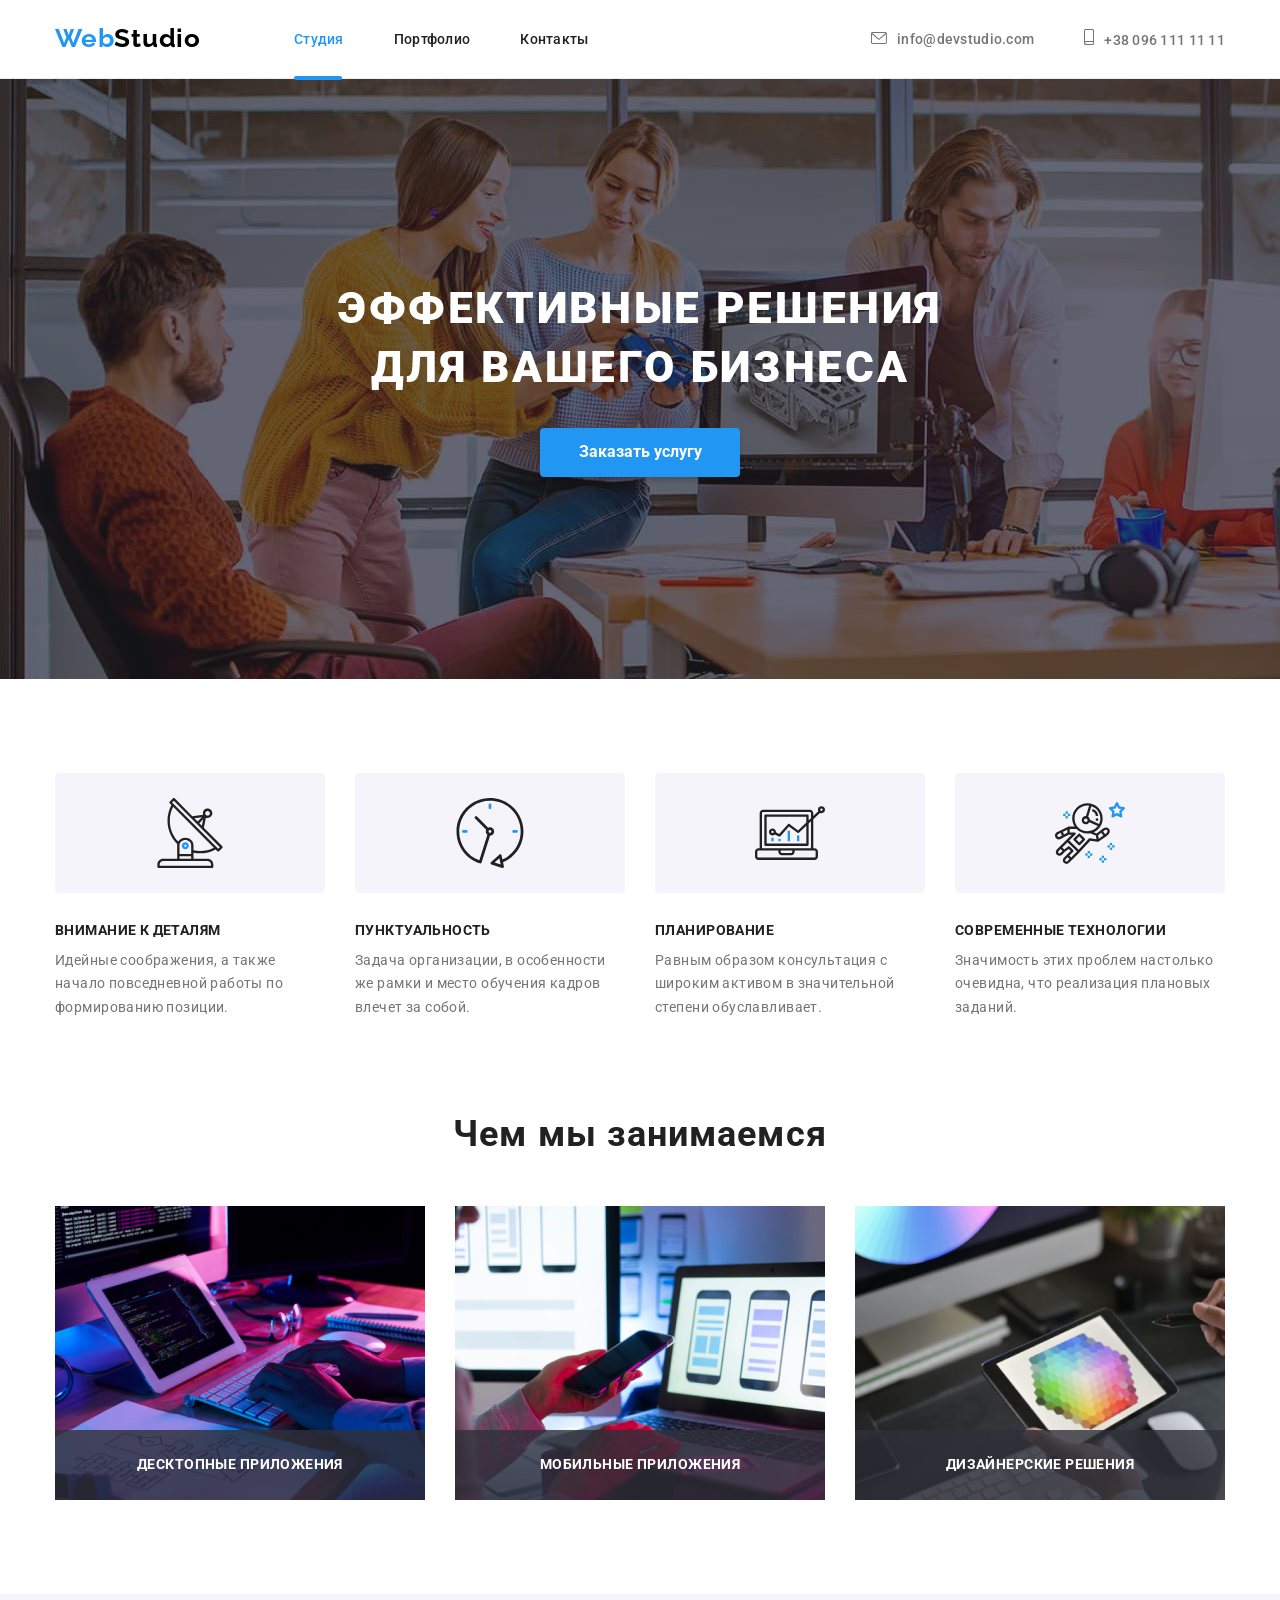
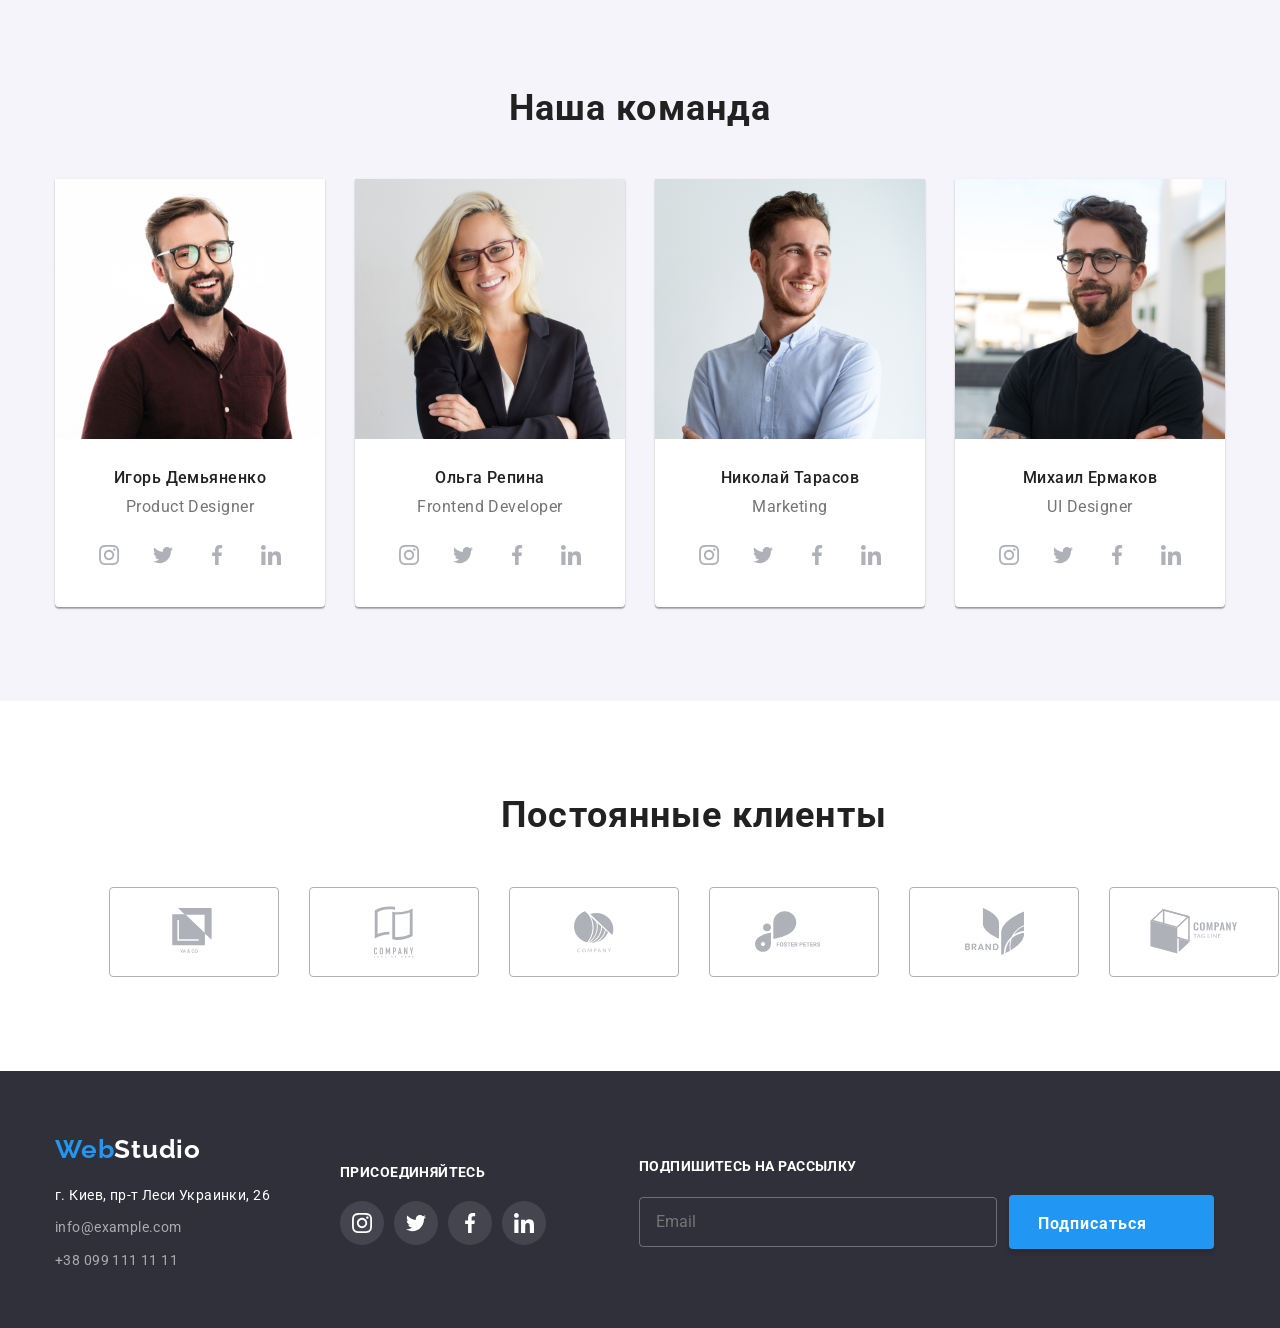
==== index.html @ 1995c801 "Создает форму в index" ====
<!DOCTYPE html>
<html lang="ru">
<head>
  <meta charset="UTF-8">
  <meta http-equiv="X-UA-Compatible" content="IE=edge">
  <meta name="viewport" content="width=device-width, initial-scale=1.0">
  <!-- Normalize -->
  <link rel="stylesheet" href="https://cdnjs.cloudflare.com/ajax/libs/modern-normalize/1.0.0/modern-normalize.min.css" integrity="sha512-ISS7cAi1PEhQ8jnbJpJZMd29NlhNj4AWYyLOSp2CE/CsHxTCu+r+t0D2yoJudVrd0/8fTVPUVDzY5Tvli75u/g==" crossorigin="anonymous" />
  <!-- google fonts -->
  <link rel="preconnect" href="https://fonts.gstatic.com">
 <link href="https://fonts.googleapis.com/css2?family=Raleway:wght@700&family=Roboto:wght@400;500;700;900&display=swap" rel="stylesheet">
  <link rel="stylesheet" href="./css/style.css">
  <title>Студия</title>
  
</head>

<body>
<!-- ШАПКА-->

  <header class="header">

    <div class="container">

      <nav class="nav">
        <a class="link logo" href="index.html"> Web<span class="logo-black">Studio</span> </a>
    
    <!-- Меню -->
        <ul class="navigation list">
          <li class="navigation-item"><a class="link menu current studio" href="index.html">Студия</a></li>
          <li class="navigation-item"><a class="link menu" href="./portfolio.html">Портфолио</a></li>
          <li class="navigation-item"><a class="link menu" href="">Контакты </a></li>
        </ul>

      </nav>
    
        <!--Контакты-->
        
        <ul class="navigation list">
        
          <li class="contact email">

            <a class="link contact" href="mailto:info@devstudio.com">
            <svg class="contact-icon-envelope" width="16px" height="12px" >
              <use href="./img/svg-sprite.svg#envelope"></use>
            </svg>info@devstudio.com</a>

            </li>


          <li class="contact">
            <a class="link contact" href="tel:+380961111111">
              <svg class="contact-icon-smartphone" width="10px" height="16px">
                <use href="./img/svg-sprite.svg#smartphone"></use>
              </svg>+38 096 111 11 11</a>
          </li>

        </ul>
     

    </div>
  </header>

<main>
<!-- Блог Герой -->

  <section class="hero main">
    <div class="container">

    <h1 class="hero-title">Эффективные решения <br> для вашего бизнеса</h1>

  
      <button class="btn hero" type="button" data-modal-open>Заказать услугу</button>
    
  </div>
   
  </section>


  

<!-- Oсобенности -->

  <section class="features-box">
    <div class="container">

      <h2 class="visually-hidden">Особенности компании</h2>

  <!-- Список особенностей -->
    <ul class="list features" >
      <li class="features-item">

        <div class="thumb">
          <svg class="thumb-icons" width="70px" height="70px">
            <use href="./img/svg-sprite.svg#antenna"></use>
          </svg>

        </div>
        <h3 class="features-title">Внимание к деталям</h3>
        <p class="features-text">Идейные соображения, а также начало повседневной работы по формированию позиции.</p>
      </li>

      <li class="features-item">

        <div class="thumb">
          <svg class="thumb-icon" width="70px" height="70px">
            <use href="./img/svg-sprite.svg#clock" ></use>
          </svg>

        </div>
        <h3 class="features-title">Пунктуальность</h3>
        <p class="features-text">Задача организации, в особенности же рамки и место обучения кадров влечет за собой.</p>
      </li>

      <li class="features-item">

        <div class="thumb">
          <svg class="thumb-icon" width="70px" height="70px">
            <use href="./img/svg-sprite.svg#diagram"></use>
          </svg>

        </div>
        <h3 class="features-title">Планирование</h3>
        <p class="features-text">Равным образом консультация с широким активом в значительной степени обуславливает.</p>
      </li>

      <li class="features-item">

        <div class="thumb">
          <svg class="thumb-icon" width="70px" height="70px">
            <use href="./img/svg-sprite.svg#astronaut"></use>
          </svg>

        </div>
        <h3 class="features-title">Современные технологии</h3>
        <p class="features-text">Значимость этих проблем настолько очевидна, что реализация плановых заданий.</p>
      </li>
    </ul>
    </div>
    
  </section>


<!-- Секция 2. Чем мы занимаемся -->
<section class="content">

  <div class="container">
    <h2 class="section-title">Чем мы занимаемся</h2>
      
    <ul class="section list">

      <li class="section-item">  

        <div class="thumb-pic">
        <img src="./img/typing_comp.png" width="370" alt="Печатать на компьютере">

        <div class="thumb-absolute">
          <h3 class="thumb-title-absolute">Десктопные приложения</h3>
        </div>

        </div>

        
      
      </li>

      <li class="section-item"> 

        <div class="thumb-pic">
        <img src="./img/telephone.png" width="370" alt="Телефон и компьютер">

        <div class="thumb-absolute">
          <h3 class="thumb-title-absolute">Мобильные приложения</h3>
        </div>

        </div>

        
      
      </li>

      <li class="section-item"> 

        <div class="thumb-pic">
        <img src="./img/tablet.png" width="370" alt="Планшет">

        <div class="thumb-absolute">
          <h3 class="thumb-title-absolute">Дизайнерские решения</h3>
        </div>

        </div>

        
      
      </li>
    </ul>
  </div>
 
      
</section>

<!-- Секция 3. Наша команда -->

<section class="description-section">

  <div class="container">

    <h2 class="section-title">Наша команда</h2>
  
    <ul class="list description">
  
      <li class="description-list-item">
        <img src="./img/man.jpg" width="270" alt="Дизайнер продукта">
        
        <div class="description-flex">
          <h3 class="description-title">Игорь Демьяненко</h3>
          <p class="description-text">Product Designer</p>
<!-- Социальные сети -->
          <ul class="thumb-list list">

            <li class="thumb-social-item link">
              <a class="thumb-social-link" href=""> 
                <svg class="thumb-social-icon instagram" width="20px" height="20px">
                <use href="./img/svg-sprite.svg#instagram"></use>
              </svg> </a>
            </li>
            <li class="thumb-social-item link">
              <a class="thumb-social-link" href=""> 
                <svg class="thumb-social-icon" width="20px" height="20px">
                <use href="./img/svg-sprite.svg#twitter"></use>
              </svg></a>
            </li>
            <li class="thumb-social-item link">
              <a class="thumb-social-link" href="">
                <svg class="thumb-social-icon" width="20px" height="20px">
                  <use href="./img/svg-sprite.svg#facebook"></use>
                </svg>
              </a>
            </li>
            
            <li class="thumb-social-item link">
              <a class="thumb-social-link" href="">
                <svg class="thumb-social-icon" width="20px" height="20px">
                  <use href="./img/svg-sprite.svg#linkedin"></use>
                </svg>
              </a>
            </li>

          </ul>

        </div>
        </li>
  
      <li class="description-list-item">
        <img src="./img/woman.jpg" width="270" alt="Девушка разработчик">
        
        <div class="description-flex">
        <h3 class="description-title">Ольга Репина</h3>
        <p class="description-text">Frontend Developer</p>

<!-- Сoциальные сети -->
<ul class="thumb-list list">

  <li class="thumb-social-item link">
    <a class="thumb-social-link" href=""> 
      <svg class="thumb-social-icon instagram" width="20px" height="20px">
      <use href="./img/svg-sprite.svg#instagram"></use>
    </svg> </a>
  </li>
  <li class="thumb-social-item link">
    <a class="thumb-social-link" href=""> 
      <svg class="thumb-social-icon" width="20px" height="20px">
      <use href="./img/svg-sprite.svg#twitter"></use>
    </svg></a>
  </li>
  <li class="thumb-social-item link">
    <a class="thumb-social-link" href="">
      <svg class="thumb-social-icon" width="20px" height="20px">
        <use href="./img/svg-sprite.svg#facebook"></use>
      </svg>
    </a>
  </li>
  
  <li class="thumb-social-item link">
    <a class="thumb-social-link" href="">
      <svg class="thumb-social-icon" width="20px" height="20px">
        <use href="./img/svg-sprite.svg#linkedin"></use>
      </svg>
    </a>
  </li>

</ul>
            
        </div>

      </li>
  
      <li class="description-list-item">
        <img src="./img/frontend_boy.jpg" width="270" alt="Маркетолог">
       
        <div class="description-flex">
        <h3 class="description-title">Николай Тарасов</h3>
        <p class="description-text">Marketing</p>
       
        <!-- Социальные сети -->
        
        <ul class="thumb-list list">

          <li class="thumb-social-item link">
            <a class="thumb-social-link" href=""> 
              <svg class="thumb-social-icon instagram" width="20px" height="20px">
              <use href="./img/svg-sprite.svg#instagram"></use>
            </svg> </a>
          </li>
          <li class="thumb-social-item link">
            <a class="thumb-social-link" href=""> 
              <svg class="thumb-social-icon" width="20px" height="20px">
              <use href="./img/svg-sprite.svg#twitter"></use>
            </svg></a>
          </li>
          <li class="thumb-social-item link">
            <a class="thumb-social-link" href="">
              <svg class="thumb-social-icon" width="20px" height="20px">
                <use href="./img/svg-sprite.svg#facebook"></use>
              </svg>
            </a>
          </li>
          
          <li class="thumb-social-item link">
            <a class="thumb-social-link" href="">
              <svg class="thumb-social-icon" width="20px" height="20px">
                <use href="./img/svg-sprite.svg#linkedin"></use>
              </svg>
            </a>
          </li>

        </ul>


       </div>

      </li>
  
      <li class="description-list-item">
        <img src="./img/man_with_glasses.jpg" width="270" alt="UI дизайнер">
        
        <div class="description-flex">
        <h3 class="description-title">Михаил Ермаков</h3>
        <p class="description-text">UI Designer</p>
        <!-- Социальные сети -->

        <ul class="thumb-list list">

          <li class="thumb-social-item link">
            <a class="thumb-social-link" href=""> 
              <svg class="thumb-social-icon instagram" width="20px" height="20px">
              <use href="./img/svg-sprite.svg#instagram"></use>
            </svg> </a>
          </li>
          <li class="thumb-social-item link">
            <a class="thumb-social-link" href=""> 
              <svg class="thumb-social-icon" width="20px" height="20px">
              <use href="./img/svg-sprite.svg#twitter"></use>
            </svg></a>
          </li>
          <li class="thumb-social-item link">
            <a class="thumb-social-link" href="">
              <svg class="thumb-social-icon" width="20px" height="20px">
                <use href="./img/svg-sprite.svg#facebook"></use>
              </svg>
            </a>
          </li>
          
          <li class="thumb-social-item link">
            <a class="thumb-social-link" href="">
              <svg class="thumb-social-icon" width="20px" height="20px">
                <use href="./img/svg-sprite.svg#linkedin"></use>
              </svg>
            </a>
          </li>

        </ul>

          </div> 
      </li>
    </ul>

  </div>
</section>

  <!-- ///////// Постоянные клиенты -->
  <section class="clients">

  <div class="container">

  <h2 class="clients-title">Постоянные клиенты</h2>

  <ul class="clients-list list">
    <li class="clients-list-item">
      
              <a href="" class="link clients-list-link"> 
                
                
                <svg class="clients-list-icon" width="44px" height="48px">
                <use href="./img/svg-sprite.svg#logo1"></use>
              </svg> 
           
          </a>
        
           
      
    </li>

    <li class="clients-list-item">
            
            <a href="" class="link clients-list-link">
              
              <svg class="clients-list-icon" width="40px" height="52px">
              <use href="./img/svg-sprite.svg#logo2"></use>
            </svg>
          
        </a>
          
    </li>

    <li class="clients-list-item">
      <a href="" class="link clients-list-link">
          
          
            <svg class="clients-list-icon" width="40px" height="42px">
            <use href="./img/svg-sprite.svg#logo3 "></use>
          </svg>
        
      </a>
    </li>


    <li class="clients-list-item">
      <a href="" class="link clients-list-link">
          
         
            <svg class="clients-list-icon"  width="78px" height="42px">
            <use href="./img/svg-sprite.svg#logo4"></use>
          </svg>
        
      </a>

    </li> 
   


    <li class="clients-list-item">
         
          <a href="" class="link clients-list-link">
            
            <svg class="clients-list-icon"  width="59px" height="47px">
            <use href="./img/svg-sprite.svg#logo5"></use>
          </svg>
        
        </a>
        
    </li>

    <li class="clients-list-item">
          
          <a href="" class="link clients-list-link">
           
            <svg class="clients-list-icon" width="88px" height="45px">
            <use href="./img/svg-sprite.svg#logo6"></use>
          </svg>

        
        </a>
       
    </li>
  </ul>

  </div>
  
  </section>
  

  

</main>

<!-- Футер-->

<footer class="footer">
  
  <div class="container">


    <div class="footer-wrap-address">
    <a class="link logo" href="index.html">Web<span class="logo-white">Studio</span> </a>

    <address class="address">
    
    <p class="address-text">г. Киев, пр-т Леси Украинки, 26</p> 


   
  <a class="link" href="mailto:info@example.com">info@example.com</a>
  <a class="link" href="tel:+380991111111">+38 099 111 11 11</a>

  </address>

</div>




<div class="footer-wrap-join">
  <b>присоединяйтесь</b>
  <!-- Cписок -->

  <ul class="footer-wrap-list list">

    <li class="footer-wrap-item">
      <a href="" class="footer-wrap link">
        <svg class="footer-wrap-icon" width="20px" height="20px">
          <use href="./img/svg-sprite.svg#instagram"></use>
        </svg>

      </a>
  </li>

    <li class="footer-wrap-item">
      <a href="" class="footer-wrap link">
        <svg class="footer-wrap-icon" width="20px" height="20px">
          <use href="./img/svg-sprite.svg#twitter"></use>
        </svg>

      </a>
  </li>

    <li class="footer-wrap-item">
      <a href="" class="footer-wrap link">
        <svg class="footer-wrap-icon" width="20px" height="20px">
          <use href="./img/svg-sprite.svg#facebook"></use>
        </svg>

      </a>
  </li>

    <li class="footer-wrap-item">
      <a href="" class="footer-wrap link">
        <svg class="footer-wrap-icon" width="20px" height="20px">
          <use href="./img/svg-sprite.svg#linkedin"></use>
        </svg>

      </a>
  </li>

  </ul>

</div>

 <!-- ////// ФОРМА  ФУТЕРА-->
 <div class="wrapper-form">

  <b class="action-form">Подпишитесь на рассылку</b>

  <form action="" class="form">
 
   <input type="text" placeholder="Email" class="email-form">
   <button type="submit" class="form-btn">Подписаться 
    
   </button>
 
  </form>
 </div>


</div>
</footer>

 <!-- //////// Модалка, заказать услугу  -->


 <div class="backdrop is-hidden" data-modal>

  <div class="modal">
    <button type="button" data-modal-close> 

      <svg class="modal-close" width="30px" height="30px">
        <use href="./img/svg-sprite.svg#modal-close"></use>
      </svg>
    </button>
  </div>
  
</div>
  
    <!-- ////////// -->
  
  <script src="./js/modal.js"></script>



</body>
</html>
---- css/style.css ----
/*  Переменные */
:root {
  /* Цвета */
  --accent-color: #2196f3;
  --bg-color: #ffffff;
  --title-color: #212121;
  --secondary-text-color: #757575;
  --secondary-white-color: #ffffff;
  --margin-right-bottom:30px;

  /* Шрифты */
  --main-font: "Roboto", sans-serif;
  --secondary-font: "Raleway", sans-serif;
  --bg-color-hero-footer: #2f303a;
}

body {
  background-color: var(--bg-color);
  font-family: var(--main-font);
  color: var(--title-color);
  
}

/* Сброс стилей */
.link {
  text-decoration: none;
}
.list {
  list-style: none;
}
.address {
  font-style: normal;
}

h1,h2,h3,h4,h5,h6,p{
  margin: 0;
  padding: 0;
}

ul, ol{
  margin: 0;
  padding: 0;
}
img{
  display: block;
  max-width: 100%;
}

/* СПРЯТАННЫЕ ЗАГОЛОВКИ */

.visually-hidden { 
  position: absolute !important;
  clip: rect(1px 1px 1px 1px);
  clip: rect(1px, 1px, 1px, 1px);
  padding: 0 !important;
  border: 0 !important;
  height: 1px !important;
  width: 1px !important;
  overflow: hidden;
}



/* КОМПОНЕНТЫ*/
.btn {
  cursor: pointer;
}

.section-title {
  font-weight: 700;
  font-size: 36px;
  line-height: 1.16;
  text-align: center;
  letter-spacing: 0.03em;
  color: var(--title-color);
  margin-bottom: 50px;
}

.footer {
  background-color: var(--bg-color-hero-footer);
}

/* ШАПКА */

.header{
  border-bottom: 1px solid #ECECEC;
}
.container{
  width: 1200px;
  margin: 0 auto;
  padding-left: 15px;
  padding-right: 15px;
  
 
}

.header .container{
  display: flex;
  align-items: center;
  
}

.nav{
  display: flex;
  text-align: center;
  
}
/* ///////////Навигационное меню */



.link.menu{
padding-top: 32px;
padding-bottom: 32px;}


.link.menu.current.studio::after{
  content:'';
  display: block;
  width: 48px;
  height: 4px;
  background: #2196F3;
  border-radius: 2px;
  position: absolute;
  bottom:-32px;
}

.link.menu.current.pseudo::after{
  content:'';
  display: block;
  width: 78px;
  height: 4px;
  background: #2196F3;
  border-radius: 2px;
  position: absolute;
  bottom:-32px;

}

.navigation-item{
  position: relative;
}



.navigation-item:not(:last-child){
  margin-right: 50px;
}

/* ////// КОНТАКТЫ  */
.navigation.list{
display: flex;
align-items: center;

margin-left: auto;

}
.link.contact{
padding-top: 32px;
padding-bottom: 32px;

}


.contact.email{
  margin-right: 50px;
}

.contact-icon-envelope{
width: 16px;
height: 12px;
fill:  #757575;
margin-right: 10px;
transition: fill 250ms cubic-bezier(0.4, 0, 0.2, 1);

}

.contact-icon-smartphone{
  fill:#757575;
  width: 10px;
  height: 16px;
  margin-right: 10px;
  transition: fill 250ms cubic-bezier(0.4, 0, 0.2, 1);
}
/* Ховер иконки имейла и телефона */

.link.contact:hover .contact-icon-envelope{
  fill:var(--accent-color);
  
  
}

.link.contact:hover .contact-icon-smartphone{
  fill:var(--accent-color);

}

/* ///////////Навигационное меню  КОНЕЦ */



/* /////////////  ЛОГОТИП///////////// */
.nav .link.logo{
  padding-top: 24px;
  padding-bottom: 25px;
  margin-right: 93px;
}
.logo {
  font-family: var(--secondary-font);
  font-weight: 700;
  font-size: 26px;
  line-height: 1.1;
  letter-spacing: 0.03em;
  color: var(--accent-color);
}

.logo-white {
  color: var(--secondary-white-color);
}
.logo-black {
  color: #000000;
}

.link.menu {
  font-weight: 500;
  font-size: 14px;
  line-height: 1.14;
  letter-spacing: 0.02em;
  color: var(--title-color);
  transition:color 250ms cubic-bezier(0.4, 0, 0.2, 1);
}
.link.menu:hover,
.link.menu:focus {
  color: var(--accent-color);
}

.list .link.menu.current {
  color: var(--accent-color);
}

.link.contact {
  font-weight: 500;
  font-size: 14px;
  line-height: 1.1;
  letter-spacing: 0.02em;
  color: var(--secondary-text-color);
  transition: color 250ms cubic-bezier(0.4, 0, 0.2, 1);
}
.link.contact:hover,
.link.contact:focus {
  color: var(--accent-color);

}

/* ГЕРОЙ */
.hero.main {

  background-image: linear-gradient(
    rgba(47, 48, 58, 0.4),
    rgba(47, 48, 58, 0.4)
  ),
  url(../img/bg-optimized.jpg);
  background-color: var(--bg-color-hero-footer);
  
  max-width: 1600px;
  height: 600px;
  margin-left: auto;
  margin-right: auto;
  background-repeat: no-repeat;
}


.hero-title {
  font-weight: 900;
  font-size: 44px;
  line-height: 1.36;
  text-align: center;
  letter-spacing: 0.06em;
  text-transform: uppercase;
  color: #ffffff;
  margin-bottom: 30px ;
}

.hero .container{
  padding: 200px 15px ;
 
}



/* КНОПКА - ЗАКАЗАТЬ УСЛУГУ */

.btn.hero{
 min-width: 200px;
 padding: 10px 32px;
 display: block; 
 margin: 0 auto;
 text-align: center;

  font-weight: 700;
  font-size: 16px;
  line-height: 1.8;
  background-color: var(--accent-color);
  color: var(--secondary-white-color);
  box-shadow: 0px 4px 4px rgba(0, 0, 0, 0.15);
  border-radius: 4px;
  border: 0px;
  outline: 0px;

 
  
}



/* ОСОБЕННОСТИ*/

.list.features .thumb{
  margin-bottom: 30px;
  background-color:#F5F4FA;
  border-radius:4px;
  display: flex;
  justify-content: center;
  align-items: center;
  height: 120px;
  padding: 25px 100px;
}




.features-title {
  font-weight: 700;
  font-size: 14px;
  line-height: 1.14;
  letter-spacing: 0.03em;
  text-transform: uppercase;
  color: var(--title-color);
}

.features-text {
  font-size: 14px;
  line-height: 1.7;
  letter-spacing: 0.03em;
  color: var(--secondary-text-color);
}

.features-box{
  padding-bottom: 94px;
  padding-top: 94px;
}

.list.features{
  display: flex;
}

.features-item{
  flex-basis: calc(100% / 4);
}

.features-item:not(:last-child){
margin-right: 30px;
}
.features-title{
  margin-bottom: 10px;
}



/*  СЕКЦИЯ ЧЕМ МЫ ЗАНИМАЕМСЯ */



.thumb-title-absolute{
  font-family: var(--main-font);
  font-weight: 700;
  font-size: 14px;
  line-height: 1.14;
  letter-spacing: 0.03em;
  text-transform: uppercase;
  color: #FFFFFF;
  text-align: center;
}
.thumb-absolute{
  position: absolute;
  bottom:0;
  left:0;
  background: rgba(47, 48, 58, 0.8);
  padding-top: 27px;
  min-width: 370px;
  padding-bottom: 27px;
}
.thumb-pic{
  position: relative;
}


.content{
  padding-bottom: 94px;
}

.section-title{

text-align: center;
}

.section.list{
  display: flex;
  flex-wrap: wrap;
  margin-left: calc(-1*var(--margin-right-bottom));
  margin-top: calc(-1*var(--margin-right-bottom));
}

.section-item{
  margin-left: var(--margin-right-bottom);
  margin-top: var(--margin-right-bottom);
  flex-basis: calc(100% / 3 - var(--margin-right-bottom));
}

/* НАША КОМАНДА  */


.description-section{
  padding-top: 94px;
  padding-bottom: 94px;
  background-color: #f5f4fa;
}

 .list.description{
  display: flex;
  flex-wrap: wrap;
}

 .list>.description-list-item{
  background-color:var(--secondary-white-color);
  box-shadow: 0px 1px 3px rgba(0, 0, 0, 0.12), 0px 1px 1px rgba(0, 0, 0, 0.14), 0px 2px 1px rgba(0, 0, 0, 0.2);
  border-radius: 0px 0px 4px 4px;
}

.list>.description-list-item:not(:last-child){
  margin-right: 30px;
}




.description .description-title {
  font-weight: 500;
  font-size: 16px;
  line-height: 1.18;
  letter-spacing: 0.03em;
  color: var(--title-color);
}

.description .description-text {
  font-size: 16px;
  line-height: 1.18;
  letter-spacing: 0.03em;
  color: var(--secondary-text-color);
  margin-bottom: 16px;
}


/* ///////////Соцеальные сети */
.thumb-list{
  display: flex;
  align-items: center;
  justify-content: space-between;
}

.thumb-social-icon.instagram{
  fill: #AFB1B8;
 }

 .thumb-social-icon{
  transition: fill 250ms cubic-bezier(0.4, 0, 0.2, 1);
 }

.thumb-social-link{
  display: flex;
  align-items: center;
  justify-content: center;
  border-radius:50%;
  width: 44px;
  height: 44px;
  background-color: transparent;

  transition: background-color 250ms cubic-bezier(0.4, 0, 0.2, 1);
}




/* ////// Ховер соц сетей */

 .thumb-social-link:hover,
  .thumb-social-link:focus{
  background-color:var(--accent-color);
  
}


.thumb-social-icon{
  fill: #AFB1B8;
}

.thumb-social-link:hover .thumb-social-icon,
.thumb-social-link:focus .thumb-social-icon{
  fill:#FFFFFF;
 
}




/* ///////////// */

/* <!-- ///////// Постоянные клиенты --> */
.clients{
  padding: 94px 94px;
 background-color: #fff;
}

.clients-title{
font-family: var(--main-font);
font-weight: bold;
font-size: 36px;
line-height: 1.16;
text-align: center;
letter-spacing: 0.03em;
color:var(--title-color);
margin: 0auto;
margin-bottom: 50px;
}

.clients-list{
  display: flex;
  align-items: center;
  justify-content: space-between;
}

.clients-list-link{
display: flex;
justify-content: center;
align-items: center;
}




.clients-list-link{
    border: 1px solid #AFB1B8;
    border-radius: 4px;
    width: 170px;
    height: 90px;
    display: flex;
    justify-content: center;
    align-items: center;
    background-color: transparent;
    color:#AFB1B8;

    display: flex;
    align-items: center;
    justify-content: center;

    transition: color 250ms cubic-bezier(0.4, 0, 0.2, 1),
                border-color 250ms cubic-bezier(0.4, 0, 0.2, 1);
}

/* ////// ХОВЕР  */

.clients-list-link:hover,
.clients-list-link:focus{
  color:var(--accent-color);
  border-color: var(--accent-color);

 
}


.clients-list-icon{
  fill:currentColor;
 
}


/* ////////// */

/* ФУТЕР//////////*/

.footer{
  padding-top: 64px;
  padding-bottom: 55px;
  
}
.footer>.container{
  display: flex;
  align-items: center;
}

.footer-wrap-address{
  margin-right: 70px;
}

.footer-wrap-join>b{
font-weight: bold;
font-size: 14px;
line-height: 1.14;
letter-spacing: 0.03em;
text-transform: uppercase;
color: #FFFFFF;
margin-bottom: 20px;
display: inline-block;
}

/* //////СОЦ СЕТИ  */
.footer-wrap-list{
  display: flex;
  align-items: center;
  justify-content: space-between;
}

.footer-wrap-item:not(:last-child){
  margin-right: 10px;
}

.footer-wrap-icon{
  fill:var(--secondary-white-color);
}

.footer-wrap{
  display: flex;
  align-items: center;
  justify-content: center;
 
  border-radius:50%;
  background: rgba(255, 255, 255, 0.1);
  width: 44px;
  height: 44px;

  transition: background-color 250ms cubic-bezier(0.4, 0, 0.2, 1);
}
.footer-wrap:hover,
.footer-wrap:focus{
  background-color: var(--accent-color);
}

/* //////// ФОРМА ФУТЕРА */

.wrapper-form{
  display: block;
  margin-left: 93px;
}

.action-form{
  display: block;
  margin-bottom: 20px;
  font-weight: 700;
  font-size: 14px;
  line-height: 1.14;
  letter-spacing: 0.03em;
  text-transform: uppercase;
  color: var(--secondary-white-color);

}

.form{
  display: flex;
  align-items: center;
}



.form-btn::after{
  content:'';
  display: inline-block;
  width: 24px;
  height: 24px;
  background-image: url(../img/icon-telegram.svg);
  margin-left: 10px;
}

.email-form{
  display: block;
  width: 358px;
  height: 50px;
  margin-right: 12px;
  padding-top: 15px;
  padding-bottom: 15px;
  padding-left: 16px;
  padding-right: 295px;
  border: 1px solid rgba(255, 255, 255, 0.3);
  border-radius: 4px;
  background-color: transparent;
}

.form-btn{
  text-align: center;
  min-width: 200px;
  font-weight: 700;
  font-size: 16px;
  line-height: 1.87;
  letter-spacing: 0.06em;
  color: #FFFFFF;
  background: #2196F3;
  box-shadow: 0px 4px 4px rgba(0, 0, 0, 0.15);
  border-radius: 4px;
  padding: 10px 28px 10px 29px;
  

  border-style: none;

 
}

/* ////// */

.link.logo{
  margin: 0;
  padding: 0;
}
.address{margin-top: 20px;}

.address .address-text {
  font-size: 14px;
  line-height: 1.7;
  letter-spacing: 0.03em;
  color: var(--secondary-white-color);
  margin-bottom: 9px;
  
}


a[href="mailto:info@example.com"]{
  display: block;
  display: block;

}

 /* ////////////////// */
.description-flex{
  padding-top: var(--margin-right-bottom);
  padding-bottom: var(--margin-right-bottom); 
  text-align: center;
  padding-bottom: 30px;
  padding-left: 32px;
  padding-right: 32px;
}
.description-flex .description-title{
  margin-bottom: 10px;
}



.address .link {
  font-size: 14px;
  line-height: 1.7;
  letter-spacing: 0.03em;
  color: rgba(255, 255, 255, 0.6);
  margin-bottom: 9px;
}





/* ПОРТФОЛИО */
/* /////////// МЕНЮ*/
.menu-section{
  padding-top: 94px;
  padding-bottom: 94px;
}
.list.filters{
display: flex;
justify-content: center;
margin-bottom: 50px;

}

.list-filters-item:not(:last-child){
  margin-right: 8px;
}



/* ///////////КАТЕГОРИИ  */
.menu-section .btn {
  font-weight: 500;
  font-size: 16px;
  line-height: 1.6;
  text-align: center;
  letter-spacing: 0.03em;
  color: var(--title-color);
  background-color: #f5f4fa;
  border-radius: 4px;
  border: 0px;
  min-width: 73px;
  padding: 6px 22px;

  transition:color 250ms cubic-bezier(0.4, 0, 0.2, 1),
             background-color 250ms cubic-bezier(0.4, 0, 0.2, 1),
             box-shadow 250ms cubic-bezier(0.4, 0, 0.2, 1);

}

.menu-section .btn:hover,
.menu-section .btn:focus {
  color: #ffffff;
  background-color: var(--accent-color);
  box-shadow: 0px 3px 1px rgba(0, 0, 0, 0.1), 0px 1px 2px rgba(0, 0, 0, 0.08), 0px 2px 2px rgba(0, 0, 0, 0.12);
  
  
}




/*  Портфолио сетка */


.overlay{
  position: relative;
  overflow: hidden;
  visibility: none;
}

.title-hover-overlay{
  position: absolute;
  top: 0;
  left: 0;

  font-family: var(--main-font);
  font-size: 18px;
  line-height: 1.55;
  letter-spacing: 0.03em;
  color:white;
  width: 100%;
  height: 100%;
  padding: 63px 24px;
  background-color: rgba(33, 150, 243, 0.9);


  transform: translateY(100%);
  transition: transform 250ms cubic-bezier(0.4, 0, 0.2, 1);
  
}

.portfolio-link.link:hover .title-hover-overlay,
.portfolio-link.link:focus .title-hover-overlay{
  transform: translateY(0%);
  
}




/* ////// */


.portfolio{
  display: flex;
  flex-wrap: wrap;
  margin-left: -30px;
  margin-top: -30px;
}

.list-portfolio-item{
  flex-basis: calc(100% / 3 - 30px);
  margin-left: 30px;
  margin-top: 30px;

  transition: box-shadow 250ms cubic-bezier(0.4, 0, 0.2, 1);
}

.portfolio>li:hover{
  box-shadow: 0px 1px 1px rgba(0, 0, 0, 0.12), 0px 4px 4px rgba(0, 0, 0, 0.06), 1px 4px 6px rgba(0, 0, 0, 0.16);
  cursor: pointer;
}


.list-portfolio-card{
background: #FFFFFF;
border-left: 1px solid #EEEEEE;
border-right: 1px solid #EEEEEE;
border-bottom: 1px solid #EEEEEE;
padding: 20px 24px;
}


.portfolio .portfolio-title {
  font-weight: 700;
  font-size: 18px;
  line-height: 2;
  letter-spacing: 0.06em;
  color: var(--title-color);
  margin-bottom: 4px;
}

.portfolio .portfolio-text {
  font-size: 16px;
  line-height: 1.8;
  letter-spacing: 0.03em;
  color: var(--secondary-text-color);
}


/* /////// МОДАЛКА */

.backdrop{
  position: fixed;
  top: 0;
  left: 0;

  width: 100%;
  height: 100%;
  background: rgba(0, 0, 0, 0.2);

  opacity: 1;
  transition: opacity 250ms ease-in;
}

.modal{
  position: absolute;
  top: 50%;
  left: 50%;
  transform: translate(-50%, -50%) scale(1);
 

  min-width: 528px;
  min-height: 581px;
  background: #FFFFFF;
  box-shadow: 0px 1px 3px rgba(0, 0, 0, 0.12), 0px 1px 1px rgba(0, 0, 0, 0.14), 0px 2px 1px rgba(0, 0, 0, 0.2);
  border-radius: 4px;


  transition: transform 250m ease-in-out;

  
}

.modal.is-hidden{
  transform:translate(-50%, -50%) scale(0);
  
;

}

.backdrop.is-hidden{
  opacity:0;
  pointer-events: none;
}

.modal-close{
  position: absolute;
  top: 8px;
  right: 8px;
  cursor:pointer;
}

/* //////// */
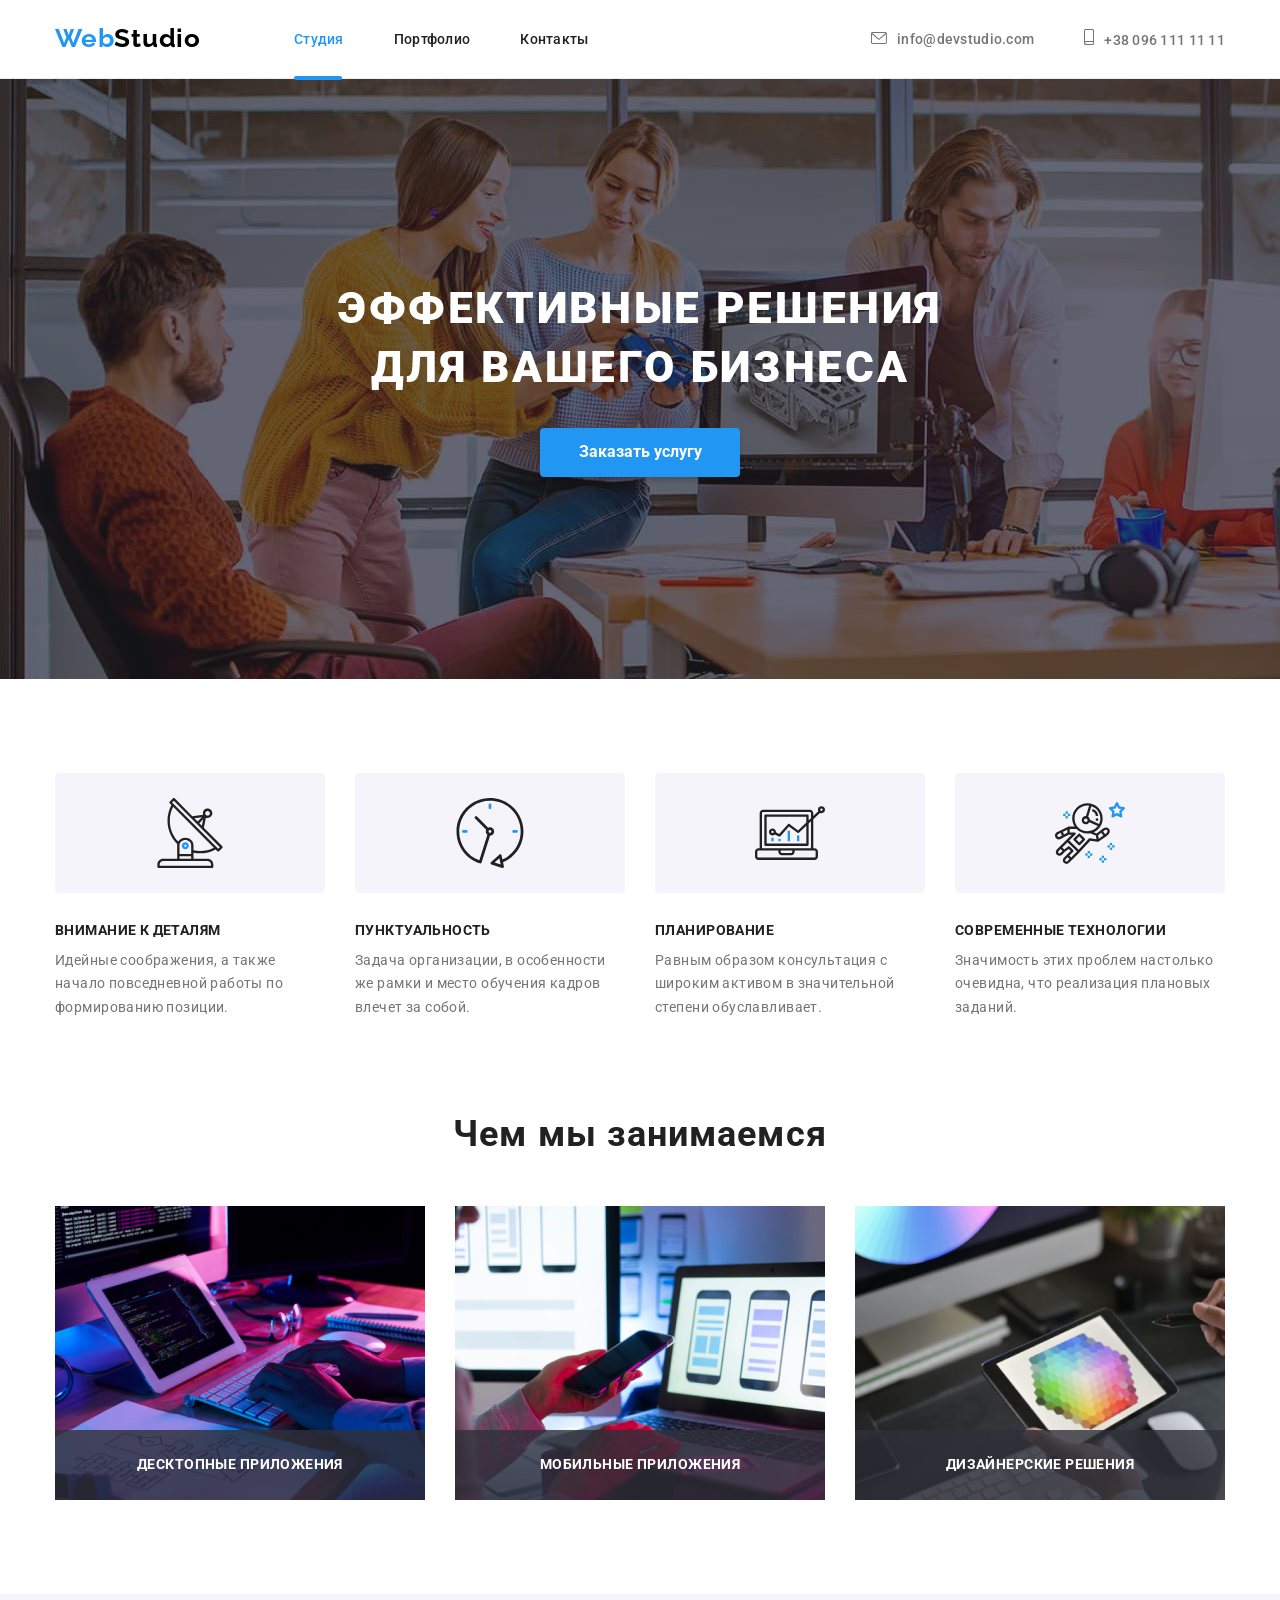
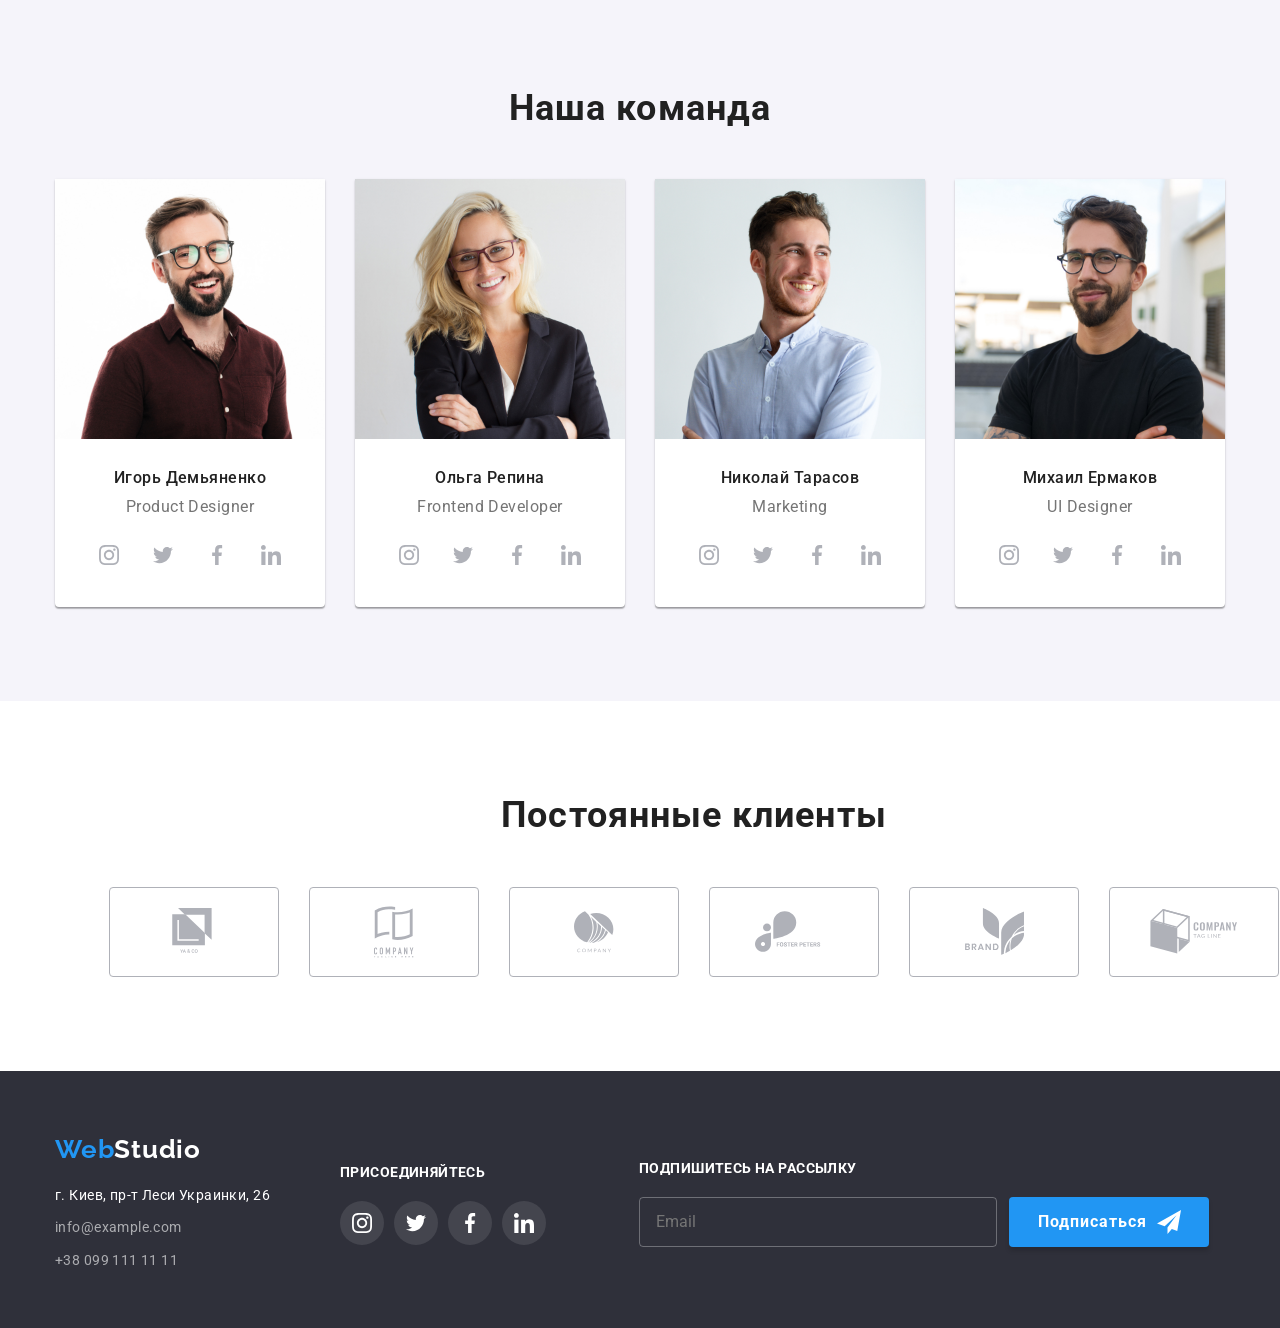
==== commit 32041758: "Создает форму в модальном окне меняет кнопку "Закрыть" в модальном окне" ====
--- a/index.html
+++ b/index.html
@@ -560,10 +560,13 @@
 
   <b class="action-form">Подпишитесь на рассылку</b>
 
-  <form action="" class="form">
+  <form action="" method="POST" class="form">
  
    <input type="text" placeholder="Email" class="email-form">
    <button type="submit" class="form-btn">Подписаться 
+     <svg class="icon-telegram" width="24px" height="24px">
+     <use href="./img/svg-sprite.svg#icon-telegram"></use>
+   </svg>
     
    </button>
  
@@ -580,12 +583,62 @@
  <div class="backdrop is-hidden" data-modal>
 
   <div class="modal">
-    <button type="button" data-modal-close> 
-
-      <svg class="modal-close" width="30px" height="30px">
+    <button type="button"  class="modal-close" data-modal-close> 
+
+      <svg width="18px" height="18px" class="modal-close-btn">
         <use href="./img/svg-sprite.svg#modal-close"></use>
       </svg>
     </button>
+
+    <!-- /////Форма Модалки -->
+
+
+  
+
+    <div class="wrapper-modal-form">
+      <h3 class="title-modal-form">Оставьте свои данные, мы вам перезвоним</h3>
+
+      <form action="" method="POST" class="form-modal">
+        
+
+        <label for="user-name" class="user-name-form">Имя</label>
+       <input type="text" class="form-user" name="user-name" id="user-name" minlength="2">
+
+        <label for="user-tel" class="user-name-form">Телефон</label>
+       <input type="tel" class="form-user" name="user-tel" id="user-tel">
+
+       
+
+       <label for="user-name" class="user-name-form">Почта</label>
+       <input type="email" class="form-user" name="user-email" id="user-email">
+
+       <label for="user-comment" class="user-name-form">Комментарий</label>
+       <textarea name="user-comment" id="user-comment"   class="user-comment" placeholder="Введите текст"></textarea>
+
+
+       
+        <input type="checkbox" name="user-confirm" id="user-confirm">
+      <p class="i-confirm">Соглашаюсь с рассылкой и принимаю <a href="" class="link">Условия договора</a> </p>
+
+
+
+       <button type="submit" class="btn-form-submit">Отправить</button>
+       
+
+
+      </form>
+
+
+   
+
+  </div>
+
+    <!-- /////// -->
+
+
+
+  
+    
   </div>
   
 </div>
--- a/css/style.css
+++ b/css/style.css
@@ -670,32 +670,23 @@
 }
 
 
-
-.form-btn::after{
-  content:'';
-  display: inline-block;
-  width: 24px;
-  height: 24px;
-  background-image: url(../img/icon-telegram.svg);
-  margin-left: 10px;
-}
-
 .email-form{
   display: block;
+  color: rgba(255, 255, 255, 0.6);
   width: 358px;
   height: 50px;
   margin-right: 12px;
   padding-top: 15px;
   padding-bottom: 15px;
   padding-left: 16px;
-  padding-right: 295px;
+  padding-right: 16px;
   border: 1px solid rgba(255, 255, 255, 0.3);
   border-radius: 4px;
   background-color: transparent;
 }
 
 .form-btn{
-  text-align: center;
+
   min-width: 200px;
   font-weight: 700;
   font-size: 16px;
@@ -706,12 +697,22 @@
   box-shadow: 0px 4px 4px rgba(0, 0, 0, 0.15);
   border-radius: 4px;
   padding: 10px 28px 10px 29px;
-  
-
+  cursor: pointer;
+  outline: 0px;
   border-style: none;
 
- 
-}
+  display: flex;
+  align-items: center;
+  
+
+}
+
+.icon-telegram{
+ margin-left: 10px;
+  fill: var(--secondary-white-color);
+}
+
+
 
 /* ////// */
 
@@ -924,6 +925,7 @@
   top: 50%;
   left: 50%;
   transform: translate(-50%, -50%) scale(1);
+  padding: 8px 8px 40px 40px;
  
 
   min-width: 528px;
@@ -934,33 +936,158 @@
 
 
   transition: transform 250m ease-in-out;
-
-  
+ 
 }
 
 .modal.is-hidden{
   transform:translate(-50%, -50%) scale(0);
-  
-;
-
+ 
 }
 
 .backdrop.is-hidden{
   opacity:0;
   pointer-events: none;
-}
+  visibility: hidden;
+}
+
+
+
 
 .modal-close{
+
   position: absolute;
   top: 8px;
   right: 8px;
+
+  width: 30px;
+  height: 30px;
   cursor:pointer;
-}
+  border-radius:50%;
+  background:transparent;
+  border: 1px solid rgba(0, 0, 0, 0.1);
+  padding: 6px;
+  
+}
+
+.modal-close:hover .modal-close-btn,
+.modal-close:focus .modal-close-btn{
+  color:var(--accent-color);
+  
+}
+
+.modal-close-btn{
+  fill:currentColor;
+  transition: color 250ms cubic-bezier(0.4, 0, 0.2, 1);
+}
+
+
+
+
+/* //////// Форма Модалки */
+
+.wrapper-modal-form{
+  top: 50%;
+  left: 50%;
+  position: absolute;
+  transform:translate(-50%, -50%);
+}
+
+.form-modal>label{
+
+    display: flex;
+    flex-direction: column;
+    margin-bottom: 4px;
+}
+.title-modal-form{
+font-weight: 700;
+font-size: 20px;
+line-height: 1.15;
+letter-spacing: 0.03em;
+color: var(--title-color);
+margin-bottom: 11px;
+}
+
+
+
+.form-user{
+  width: 448px;
+  height: 40px;
+  padding-top: 11px;
+  padding-bottom: 11px;
+  padding-left: 12px;
+
+  border: 1px solid rgba(33, 33, 33, 0.2);
+  border-radius: 4px;
+}
+
+.user-name-form{
+  display: block;
+  margin-bottom: 4px;
+  font-size: 12px;
+  line-height: 1.16;
+  letter-spacing: 0.01em;
+  color:var(--secondary-text-color);
+  
+}
+
+.user-comment{
+  resize:none;
+  padding: 12px 16px;
+  display: block;
+  width: 448px;
+  height: 120px;
+  margin-bottom: 20px;
+  
+
+
+  border: 1px solid rgba(33, 33, 33, 0.2);
+  border-radius: 4px;
+}
+
+.i-confirm{
+  margin-bottom: 30px;
+  font-size: 1.71;
+  line-height: 24px;
+  letter-spacing: 0.03em;
+  color: var(--secondary-text-color);
+}
+
+.i-confirm>a{
+font-size: 14px;
+line-height: 1.71;
+letter-spacing: 0.03em;
+text-decoration-line: underline;
+color:var(--accent-color);
+}
+
+
+
+
+
 
 /* //////// */
 
-
-
-
-
-
+.btn-form-submit{
+  display: block;
+  margin: 0 auto;
+  min-width: 200px;
+  padding-top: 10px;
+  padding-right: 55px;
+  padding-bottom: 10px;
+  padding-left: 56px;
+  background-color: var(--accent-color);
+  border-radius: 4px;
+
+
+  font-weight: 700;
+  font-size: 16px;
+  line-height: 1.87;
+  color:var(--secondary-white-color);
+  border-style: none;
+  cursor:pointer;
+
+}
+
+
+
+
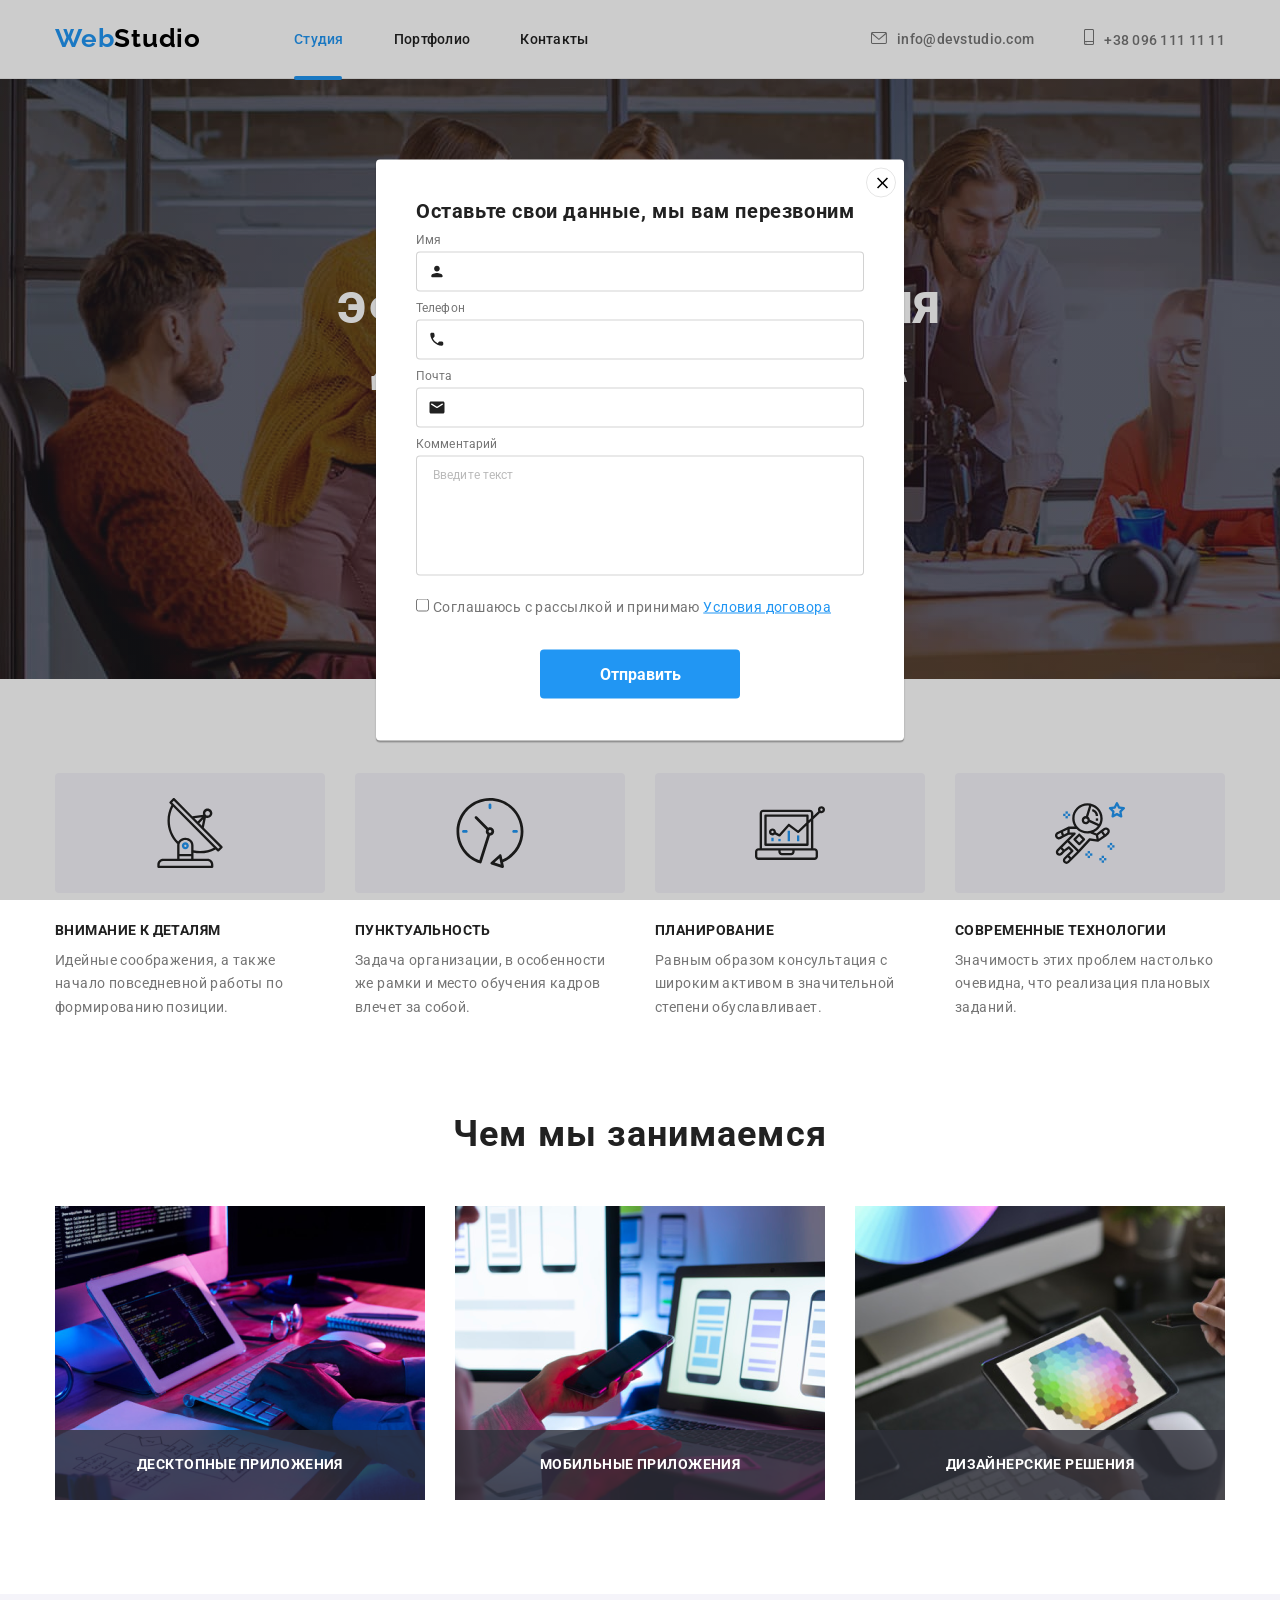
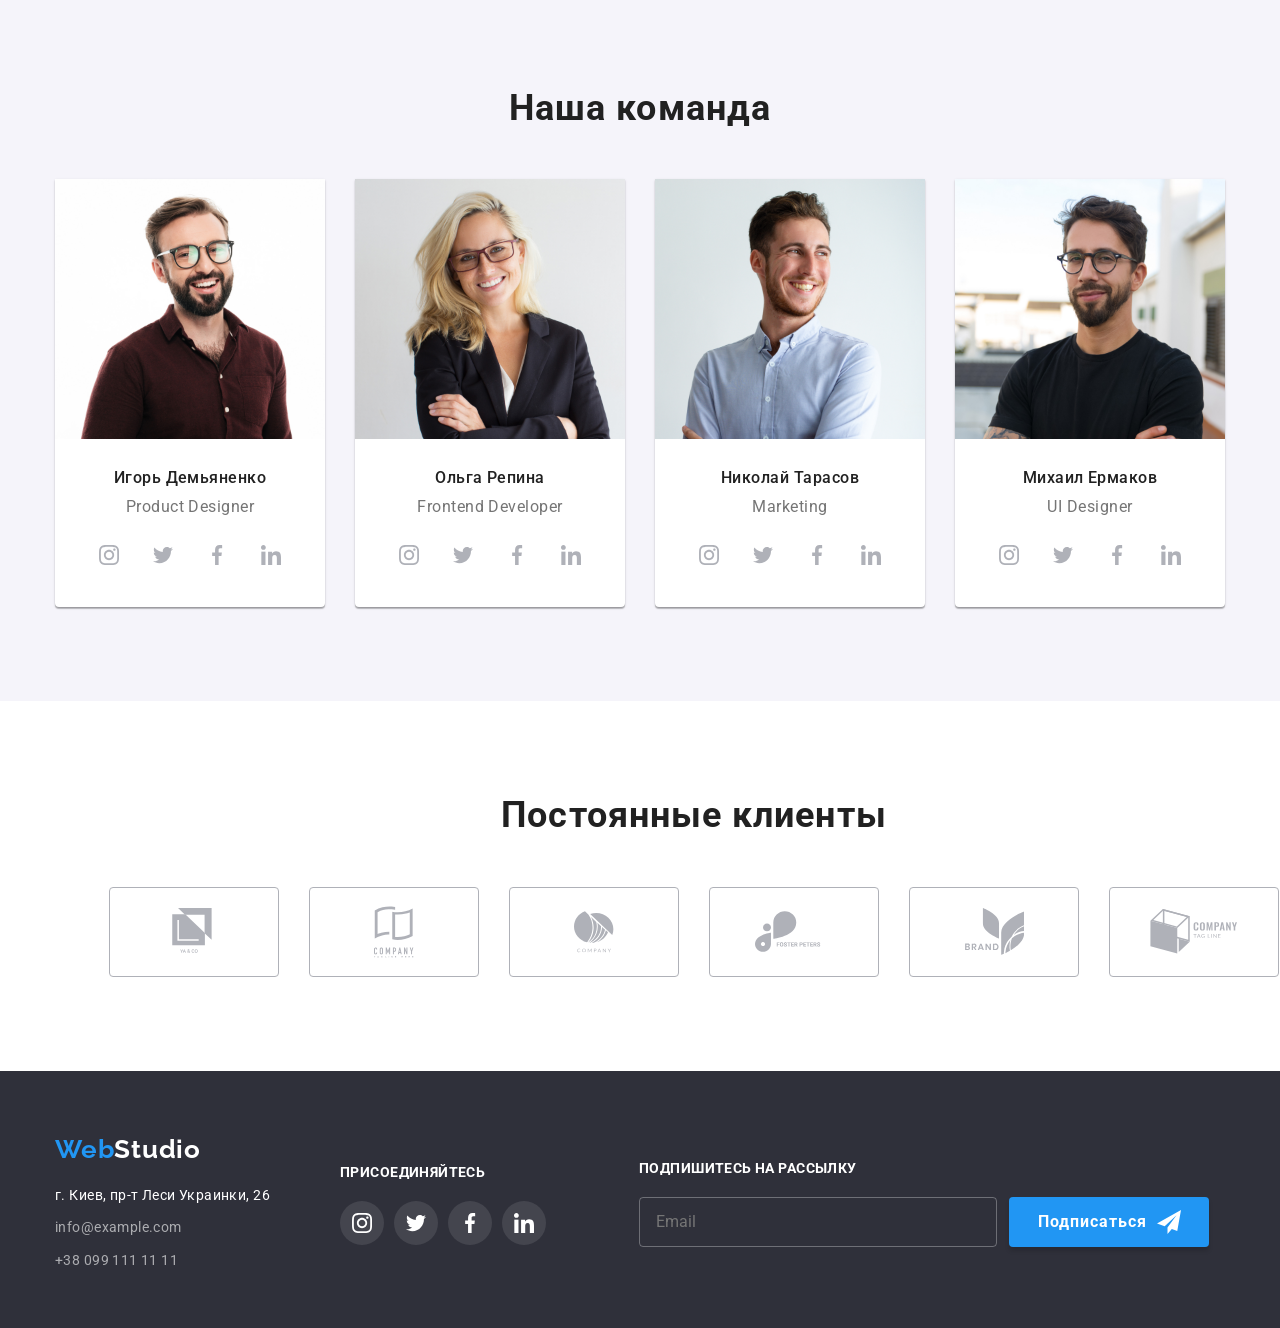
==== commit 2df6bec7: "Делает hover,focus для иконок в форме" ====
--- a/index.html
+++ b/index.html
@@ -595,57 +595,69 @@
 
   
 
-    <div class="wrapper-modal-form">
-      <h3 class="title-modal-form">Оставьте свои данные, мы вам перезвоним</h3>
+    
+      <b class="title-modal-form">Оставьте свои данные, мы вам перезвоним</b>
 
       <form action="" method="POST" class="form-modal">
         
 
         <label for="user-name" class="user-name-form">Имя</label>
-       <input type="text" class="form-user" name="user-name" id="user-name" minlength="2">
-
-        <label for="user-tel" class="user-name-form">Телефон</label>
-       <input type="tel" class="form-user" name="user-tel" id="user-tel">
+
+        <div class="icon-form-wrapper">
+        <input type="text" class="form-user" name="user-name" id="user-name" minlength="2" required>
+        <svg class="icon-form" width="18px" height="18px">
+          <use href="./img/svg-sprite.svg#icon-name-user-form" ></use>
+        </svg>
+
+      </div>
+
+      <label for="user-tel" class="user-name-form">Телефон</label>
+
+        <div class="icon-form-wrapper">
+       <input type="tel" class="form-user" name="user-tel" id="user-tel" pattern="[0-9]{3}-[0-9]{3}-[0-9]{2}-[0-9]{2}" required>
+       <svg class="icon-form" width="18px" height="18px">
+        <use href="./img/svg-sprite.svg#icon-tel-form"></use>
+      </svg>
+
+      </div>
 
        
-
-       <label for="user-name" class="user-name-form">Почта</label>
-       <input type="email" class="form-user" name="user-email" id="user-email">
-
-       <label for="user-comment" class="user-name-form">Комментарий</label>
-       <textarea name="user-comment" id="user-comment"   class="user-comment" placeholder="Введите текст"></textarea>
-
-
+      <label for="user-email" class="user-name-form">Почта</label>
+
+      <div class="icon-form-wrapper">
+
+       <input type="email" class="form-user" name="user-email" id="user-email" required>
+       <svg class="icon-form" width="18px" height="18px">
+        <use href="./img/svg-sprite.svg#icon-email-form"></use>
+      </svg>
+
+      </div>
+
+
+      <label for="user-comment" class="user-name-form">Комментарий</label>
+       <textarea name="user-comment" id="user-comment" class="user-comment" placeholder="Введите текст"></textarea>
+
+      
+       <div class="confirm-wrapper">
        
         <input type="checkbox" name="user-confirm" id="user-confirm">
-      <p class="i-confirm">Соглашаюсь с рассылкой и принимаю <a href="" class="link">Условия договора</a> </p>
-
-
-
-       <button type="submit" class="btn-form-submit">Отправить</button>
+        <label class="i-confirm">Соглашаюсь с рассылкой и принимаю 
+          <a href="" class="link">Условия договора</a> 
+        </label>
+
+        </div>
+
+   <button type="submit" class="btn-form-submit">Отправить</button>
        
-
-
       </form>
-
-
-   
-
   </div>
-
-    <!-- /////// -->
-
-
-
-  
-    
   </div>
   
-</div>
+
   
     <!-- ////////// -->
   
-  <script src="./js/modal.js"></script>
+  <!-- <script src="./js/modal.js"></script> -->
 
 
 
--- a/css/style.css
+++ b/css/style.css
@@ -925,7 +925,7 @@
   top: 50%;
   left: 50%;
   transform: translate(-50%, -50%) scale(1);
-  padding: 8px 8px 40px 40px;
+  padding:40px;
  
 
   min-width: 528px;
@@ -939,18 +939,18 @@
  
 }
 
-.modal.is-hidden{
+/* .modal.is-hidden{
   transform:translate(-50%, -50%) scale(0);
  
-}
-
-.backdrop.is-hidden{
+} */
+
+/* .backdrop.is-hidden{
   opacity:0;
   pointer-events: none;
   visibility: hidden;
 }
 
-
+ */
 
 
 .modal-close{
@@ -985,39 +985,34 @@
 
 /* //////// Форма Модалки */
 
-.wrapper-modal-form{
-  top: 50%;
-  left: 50%;
-  position: absolute;
-  transform:translate(-50%, -50%);
-}
-
-.form-modal>label{
+
+.form-modal{
 
     display: flex;
     flex-direction: column;
-    margin-bottom: 4px;
-}
+  }
+    
 .title-modal-form{
-font-weight: 700;
-font-size: 20px;
-line-height: 1.15;
-letter-spacing: 0.03em;
-color: var(--title-color);
-margin-bottom: 11px;
+  display: block;
+  font-size: 20px;
+  line-height: 1.15;
+  letter-spacing: 0.03em;
+  color: var(--title-color);
+  margin-bottom: 11px;
 }
 
 
 
 .form-user{
-  width: 448px;
+  width: 100%;
   height: 40px;
   padding-top: 11px;
   padding-bottom: 11px;
-  padding-left: 12px;
+  padding-left: 42px;
 
   border: 1px solid rgba(33, 33, 33, 0.2);
   border-radius: 4px;
+  transition: border-color 250ms cubic-bezier(0.4, 0, 0.2, 1);
 }
 
 .user-name-form{
@@ -1030,6 +1025,10 @@
   
 }
 
+.user-name-form:not(:first-child){
+  margin-top: 10px;
+}
+
 .user-comment{
   resize:none;
   padding: 12px 16px;
@@ -1037,17 +1036,63 @@
   width: 448px;
   height: 120px;
   margin-bottom: 20px;
-  
-
-
   border: 1px solid rgba(33, 33, 33, 0.2);
   border-radius: 4px;
+  outline:none;
+}
+
+.user-comment::placeholder{
+  font-size: 12px;
+  line-height: 1.16;
+  letter-spacing: 0.01em;
+  color: rgba(117, 117, 117, 0.5);
+}
+
+
+/*  MODAL ICONS */
+
+.icon-form-wrapper{
+  position: relative;
+  
+  
+}
+
+.icon-form{
+  position: absolute;
+  left: 12px;
+  top: 50%;
+  transform: translateY(-50%);
+  
+  transition: fill 250ms cubic-bezier(0.4, 0, 0.2, 1);;
+  
+
+
+  fill:currentColor;
+  cursor: pointer;
+}
+
+.form-user:focus + .icon-form{
+ 
+  fill:var(--accent-color);
+}
+
+
+.form-user:focus{
+  outline: none;
+  border-color: var(--accent-color);
+
+}
+
+
+
+/* // */
+.confirm-wrapper{
+  margin-bottom: 30px;
 }
 
 .i-confirm{
-  margin-bottom: 30px;
-  font-size: 1.71;
-  line-height: 24px;
+  font-size: 14px;
+  line-height: 1.71;
   letter-spacing: 0.03em;
   color: var(--secondary-text-color);
 }
@@ -1077,6 +1122,7 @@
   padding-left: 56px;
   background-color: var(--accent-color);
   border-radius: 4px;
+  
 
 
   font-weight: 700;
@@ -1085,9 +1131,16 @@
   color:var(--secondary-white-color);
   border-style: none;
   cursor:pointer;
-
-}
-
-
-
-
+  transition: box-shadow 250ms cubic-bezier(0.4, 0, 0.2, 1);
+
+}
+
+.btn-form-submit:hover,
+.btn-form-submit:focus{
+  box-shadow: 0px 4px 4px rgba(0, 0, 0, 0.15);
+  outline: none;
+}
+
+
+
+
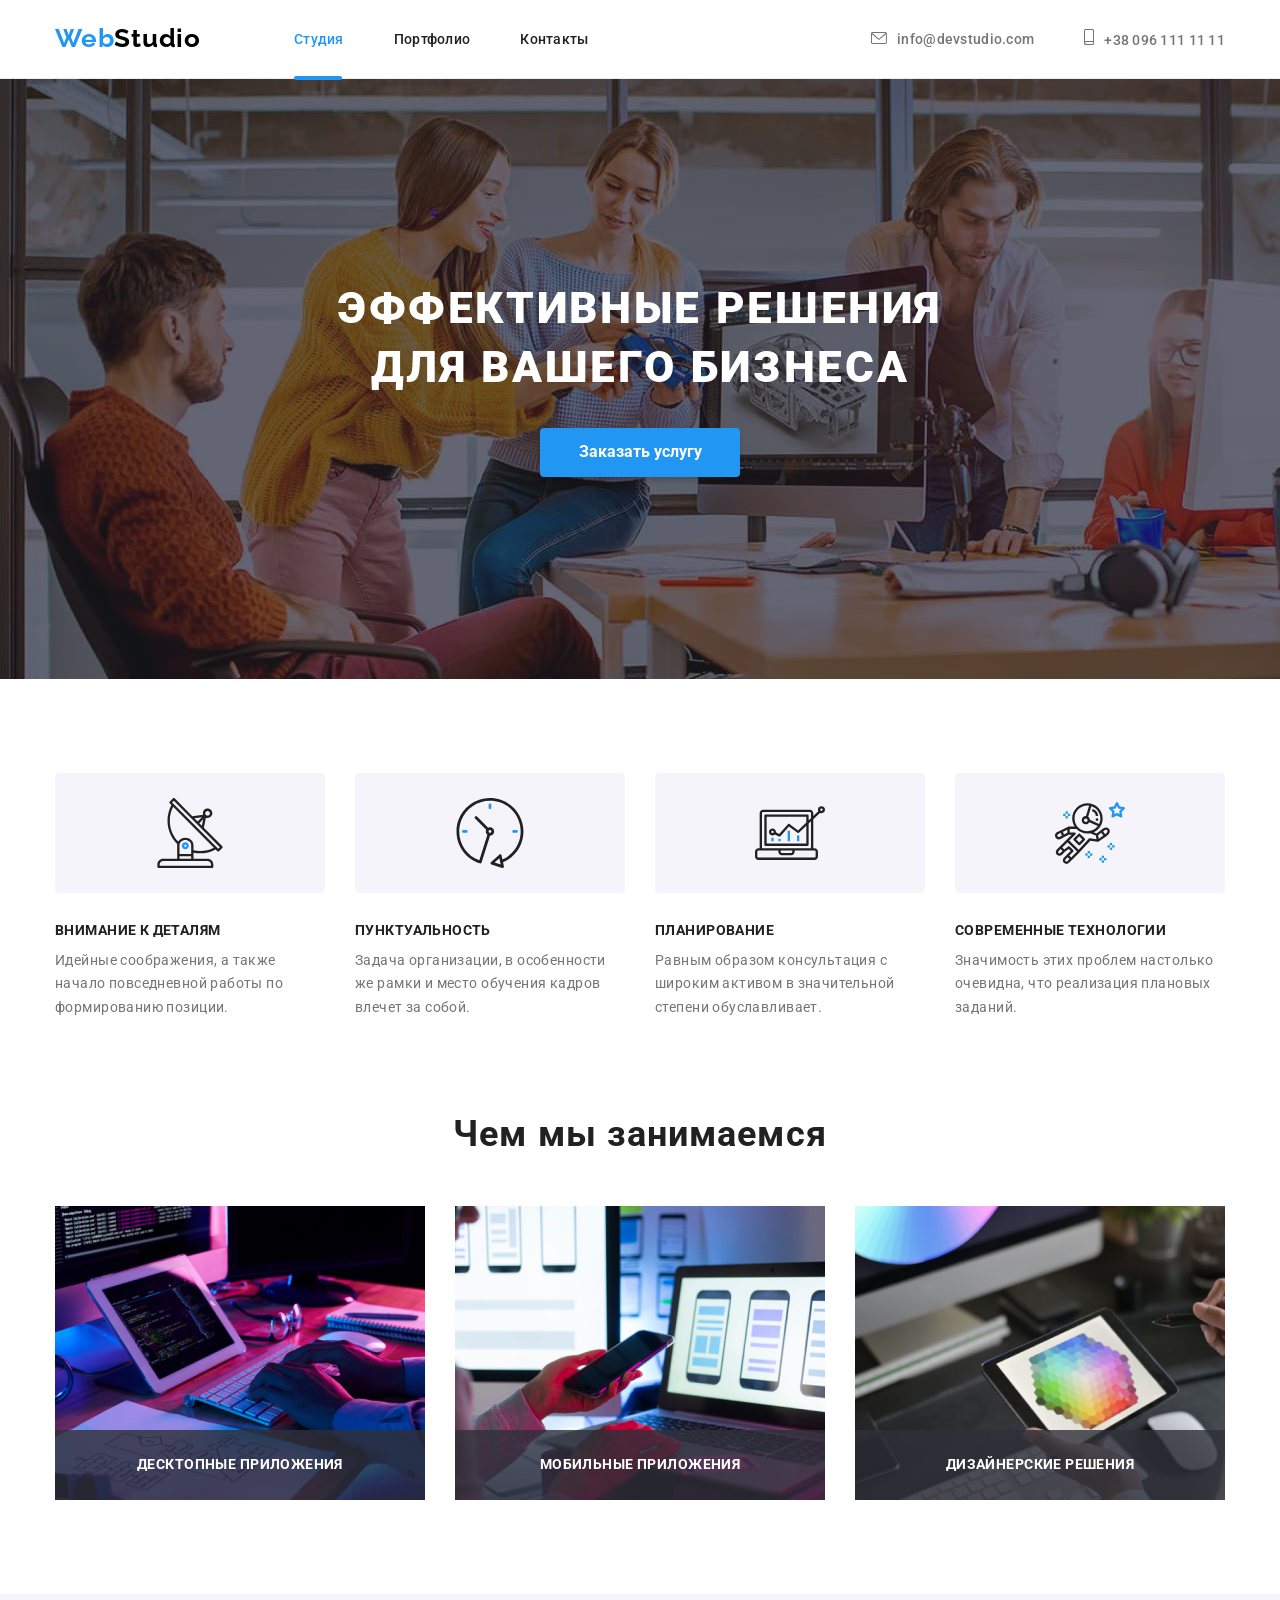
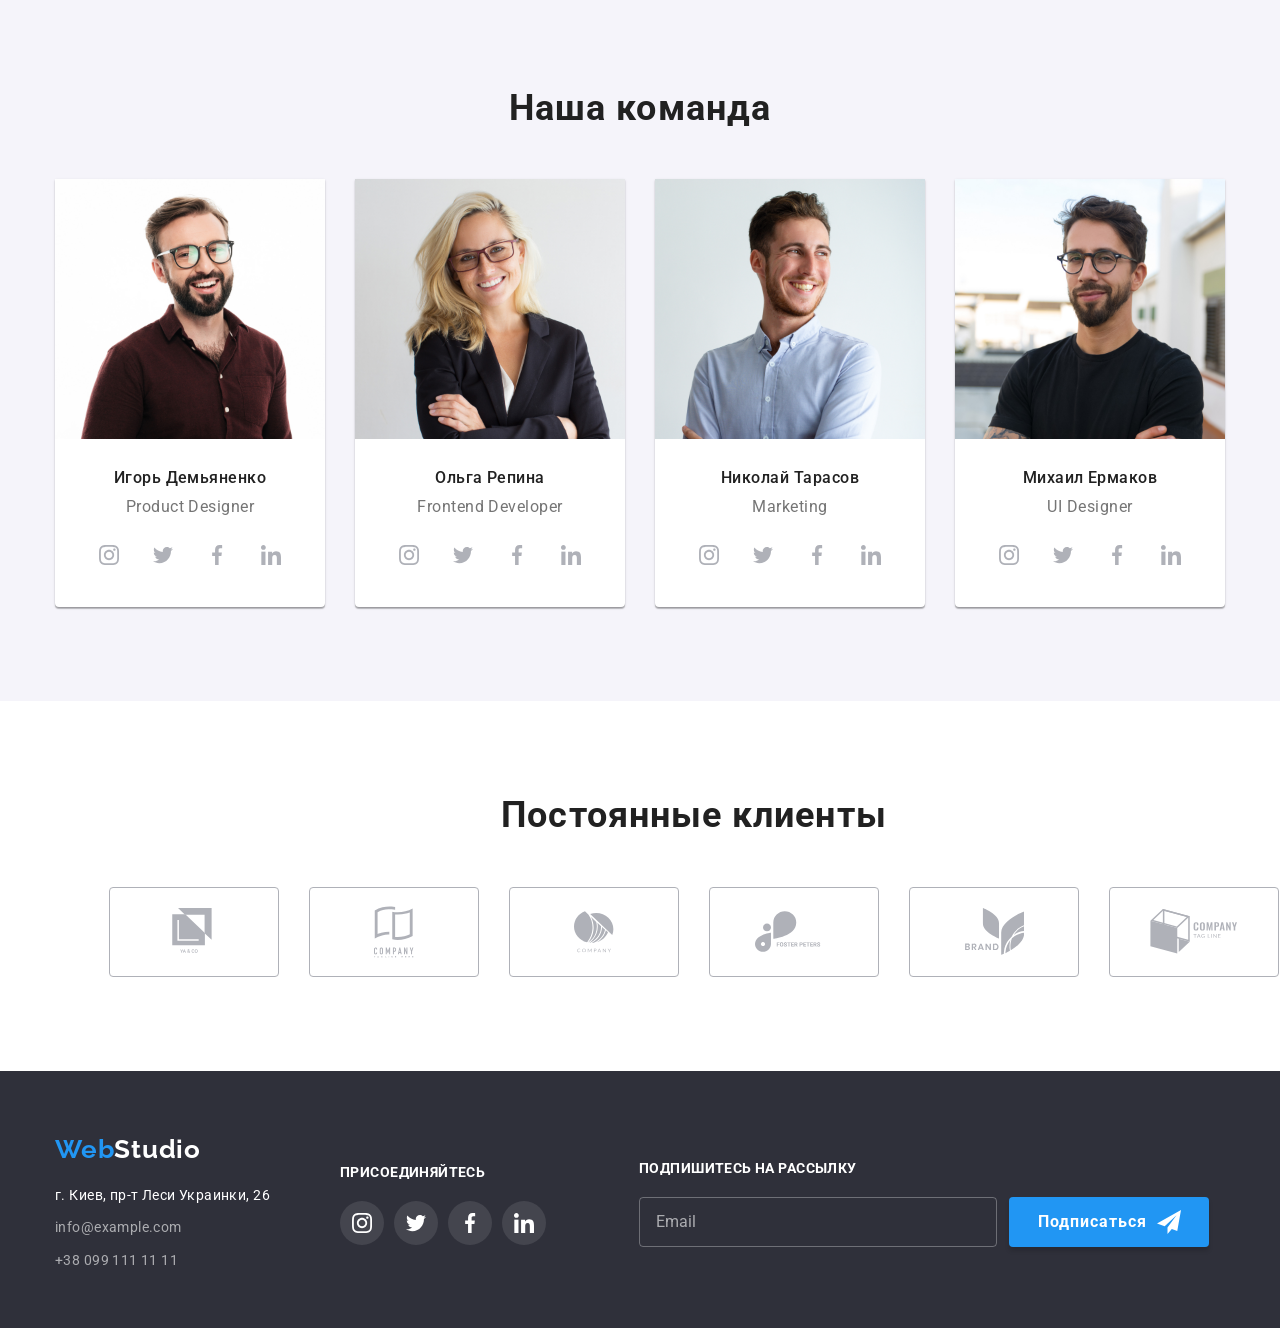
==== commit ec42215d: "Делает кастомный checkbox" ====
--- a/index.html
+++ b/index.html
@@ -640,11 +640,12 @@
       
        <div class="confirm-wrapper">
        
-        <input type="checkbox" name="user-confirm" id="user-confirm">
-        <label class="i-confirm">Соглашаюсь с рассылкой и принимаю 
-          <a href="" class="link">Условия договора</a> 
-        </label>
-
+        <input type="checkbox" name="user-agreement" id="user-agreement" class="user-agreement visually-hidden">
+        
+
+       <label for="user-agreement" class="agreement">Соглашаюсь с рассылкой и принимаю <a href="">Условия договора</a>
+        
+       </label>
         </div>
 
    <button type="submit" class="btn-form-submit">Отправить</button>
@@ -657,7 +658,7 @@
   
     <!-- ////////// -->
   
-  <!-- <script src="./js/modal.js"></script> -->
+  <script src="./js/modal.js"></script>
 
 
 
--- a/css/style.css
+++ b/css/style.css
@@ -672,7 +672,7 @@
 
 .email-form{
   display: block;
-  color: rgba(255, 255, 255, 0.6);
+  color:white;
   width: 358px;
   height: 50px;
   margin-right: 12px;
@@ -683,6 +683,10 @@
   border: 1px solid rgba(255, 255, 255, 0.3);
   border-radius: 4px;
   background-color: transparent;
+}
+
+.email-form::placeholder{
+  color: rgba(255, 255, 255, 0.6);
 }
 
 .form-btn{
@@ -936,21 +940,20 @@
 
 
   transition: transform 250m ease-in-out;
- 
-}
-
-/* .modal.is-hidden{
+}
+
+.modal.is-hidden{
   transform:translate(-50%, -50%) scale(0);
  
-} */
-
-/* .backdrop.is-hidden{
+} 
+
+ .backdrop.is-hidden{
   opacity:0;
   pointer-events: none;
   visibility: hidden;
 }
 
- */
+
 
 
 .modal-close{
@@ -1003,17 +1006,7 @@
 
 
 
-.form-user{
-  width: 100%;
-  height: 40px;
-  padding-top: 11px;
-  padding-bottom: 11px;
-  padding-left: 42px;
-
-  border: 1px solid rgba(33, 33, 33, 0.2);
-  border-radius: 4px;
-  transition: border-color 250ms cubic-bezier(0.4, 0, 0.2, 1);
-}
+
 
 .user-name-form{
   display: block;
@@ -1039,6 +1032,7 @@
   border: 1px solid rgba(33, 33, 33, 0.2);
   border-radius: 4px;
   outline:none;
+  transition: border-color 250ms cubic-bezier(0.4, 0, 0.2, 1);
 }
 
 .user-comment::placeholder{
@@ -1048,6 +1042,10 @@
   color: rgba(117, 117, 117, 0.5);
 }
 
+.user-comment:focus{
+  border-color:var(--accent-color);
+}
+
 
 /*  MODAL ICONS */
 
@@ -1055,6 +1053,19 @@
   position: relative;
   
   
+}
+
+.form-user{
+  width: 100%;
+  height: 40px;
+  padding-top: 11px;
+  padding-bottom: 11px;
+  padding-left: 42px;
+  outline: none;
+
+  border: 1px solid rgba(33, 33, 33, 0.2);
+  border-radius: 4px;
+  transition: border-color 250ms cubic-bezier(0.4, 0, 0.2, 1);
 }
 
 .icon-form{
@@ -1062,11 +1073,9 @@
   left: 12px;
   top: 50%;
   transform: translateY(-50%);
-  
+
   transition: fill 250ms cubic-bezier(0.4, 0, 0.2, 1);;
   
-
-
   fill:currentColor;
   cursor: pointer;
 }
@@ -1078,7 +1087,7 @@
 
 
 .form-user:focus{
-  outline: none;
+  
   border-color: var(--accent-color);
 
 }
@@ -1090,22 +1099,40 @@
   margin-bottom: 30px;
 }
 
-.i-confirm{
+.agreement::before{
+  content:'';
+  display: inline-block;
+  width: 16px;
+  height: 15px;
+  border:1px solid #212121;;
+  border-radius: 2px;
+  margin-right: 7px;
+  cursor: pointer;
+}
+
+.agreement{
   font-size: 14px;
   line-height: 1.71;
   letter-spacing: 0.03em;
   color: var(--secondary-text-color);
 }
 
-.i-confirm>a{
-font-size: 14px;
-line-height: 1.71;
-letter-spacing: 0.03em;
-text-decoration-line: underline;
-color:var(--accent-color);
-}
-
-
+.agreement a{
+  font-size: 14px;
+  line-height: 1.71;
+  letter-spacing: 0.03em;
+  text-decoration-line: underline;
+  color:var(--accent-color);
+}
+
+.user-agreement:checked + .agreement::before{
+background-color: var(--accent-color); 
+border:none;
+background-image: url(../img/vector.svg);
+background-position:center;
+background-repeat: no-repeat;
+
+}
 
 
 
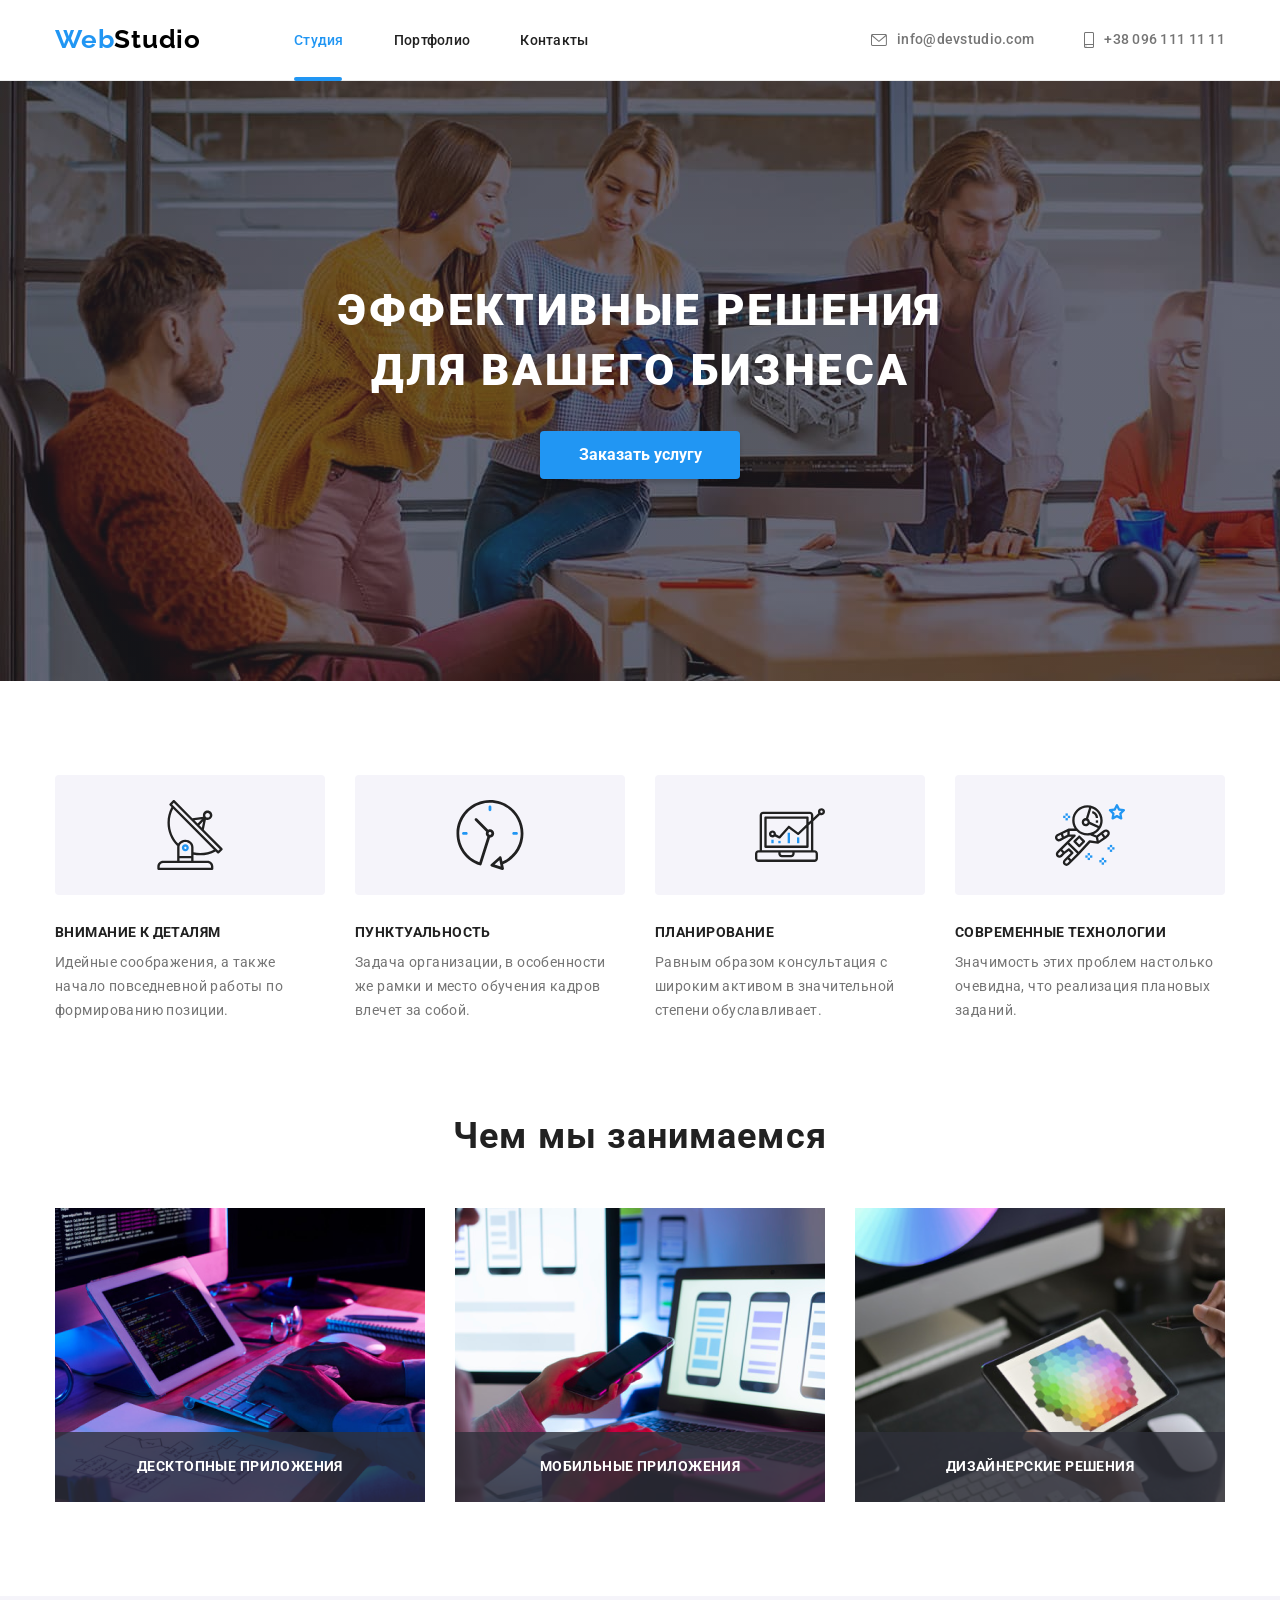
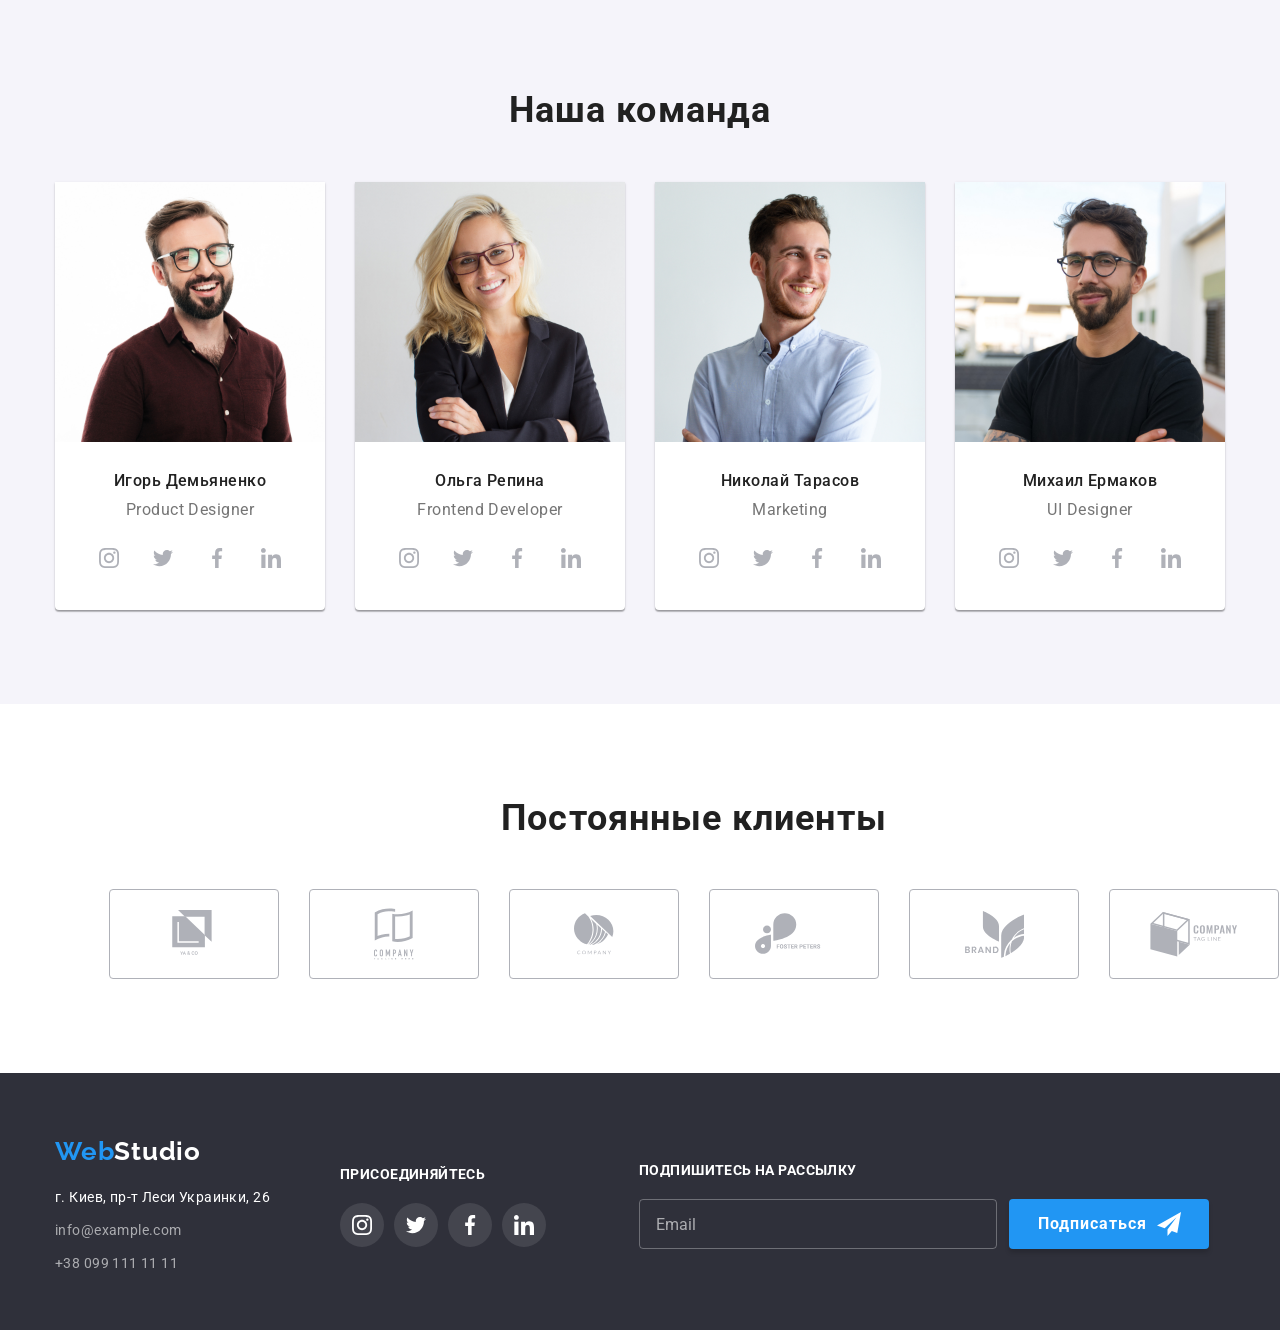
==== commit 2ed26f2c: "Добавляет правки" ====
--- a/index.html
+++ b/index.html
@@ -43,6 +43,7 @@
             <svg class="contact-icon-envelope" width="16px" height="12px" >
               <use href="./img/svg-sprite.svg#envelope"></use>
             </svg>info@devstudio.com</a>
+          
 
             </li>
 
@@ -55,6 +56,8 @@
           </li>
 
         </ul>
+
+        
      
 
     </div>
@@ -560,7 +563,7 @@
 
   <b class="action-form">Подпишитесь на рассылку</b>
 
-  <form action="" method="POST" class="form">
+  <form method="POST" class="form">
  
    <input type="text" placeholder="Email" class="email-form">
    <button type="submit" class="form-btn">Подписаться 
@@ -598,7 +601,7 @@
     
       <b class="title-modal-form">Оставьте свои данные, мы вам перезвоним</b>
 
-      <form action="" method="POST" class="form-modal">
+      <form method="POST" class="form-modal">
         
 
         <label for="user-name" class="user-name-form">Имя</label>
--- a/css/style.css
+++ b/css/style.css
@@ -156,8 +156,10 @@
 
 }
 .link.contact{
-padding-top: 32px;
-padding-bottom: 32px;
+  display: flex;
+  align-items: center;
+  padding-top: 32px;
+  padding-bottom: 32px;
 
 }
 
@@ -166,12 +168,16 @@
   margin-right: 50px;
 }
 
+
+
 .contact-icon-envelope{
-width: 16px;
-height: 12px;
-fill:  #757575;
-margin-right: 10px;
-transition: fill 250ms cubic-bezier(0.4, 0, 0.2, 1);
+
+  display: inline-block;
+  width: 16px;
+  height: 12px;
+  fill:  #757575;
+  margin-right: 10px;
+  transition: fill 250ms cubic-bezier(0.4, 0, 0.2, 1);
 
 }
 
@@ -518,7 +524,7 @@
 /* <!-- ///////// Постоянные клиенты --> */
 .clients{
   padding: 94px 94px;
- background-color: #fff;
+  background-color: #fff;
 }
 
 .clients-title{
@@ -536,8 +542,13 @@
 .clients-list{
   display: flex;
   align-items: center;
-  justify-content: space-between;
-}
+
+}
+
+.clients-list-item:not(:last-child){
+  margin-right: 30px;
+}
+
 
 .clients-list-link{
 display: flex;
@@ -616,8 +627,7 @@
 /* //////СОЦ СЕТИ  */
 .footer-wrap-list{
   display: flex;
-  align-items: center;
-  justify-content: space-between;
+  
 }
 
 .footer-wrap-item:not(:last-child){
@@ -1031,7 +1041,7 @@
   margin-bottom: 20px;
   border: 1px solid rgba(33, 33, 33, 0.2);
   border-radius: 4px;
-  outline:none;
+  
   transition: border-color 250ms cubic-bezier(0.4, 0, 0.2, 1);
 }
 
@@ -1043,6 +1053,7 @@
 }
 
 .user-comment:focus{
+  outline:none;
   border-color:var(--accent-color);
 }
 
@@ -1104,7 +1115,7 @@
   display: inline-block;
   width: 16px;
   height: 15px;
-  border:1px solid #212121;;
+  border:1px solid #212121;
   border-radius: 2px;
   margin-right: 7px;
   cursor: pointer;
@@ -1132,6 +1143,10 @@
 background-position:center;
 background-repeat: no-repeat;
 
+}
+
+.user-agreement:focus + .agreement::before{
+  border:1px solid var(--accent-color);
 }
 
 
@@ -1165,9 +1180,9 @@
 .btn-form-submit:hover,
 .btn-form-submit:focus{
   box-shadow: 0px 4px 4px rgba(0, 0, 0, 0.15);
-  outline: none;
-}
-
-
-
-
+  
+}
+
+
+
+
